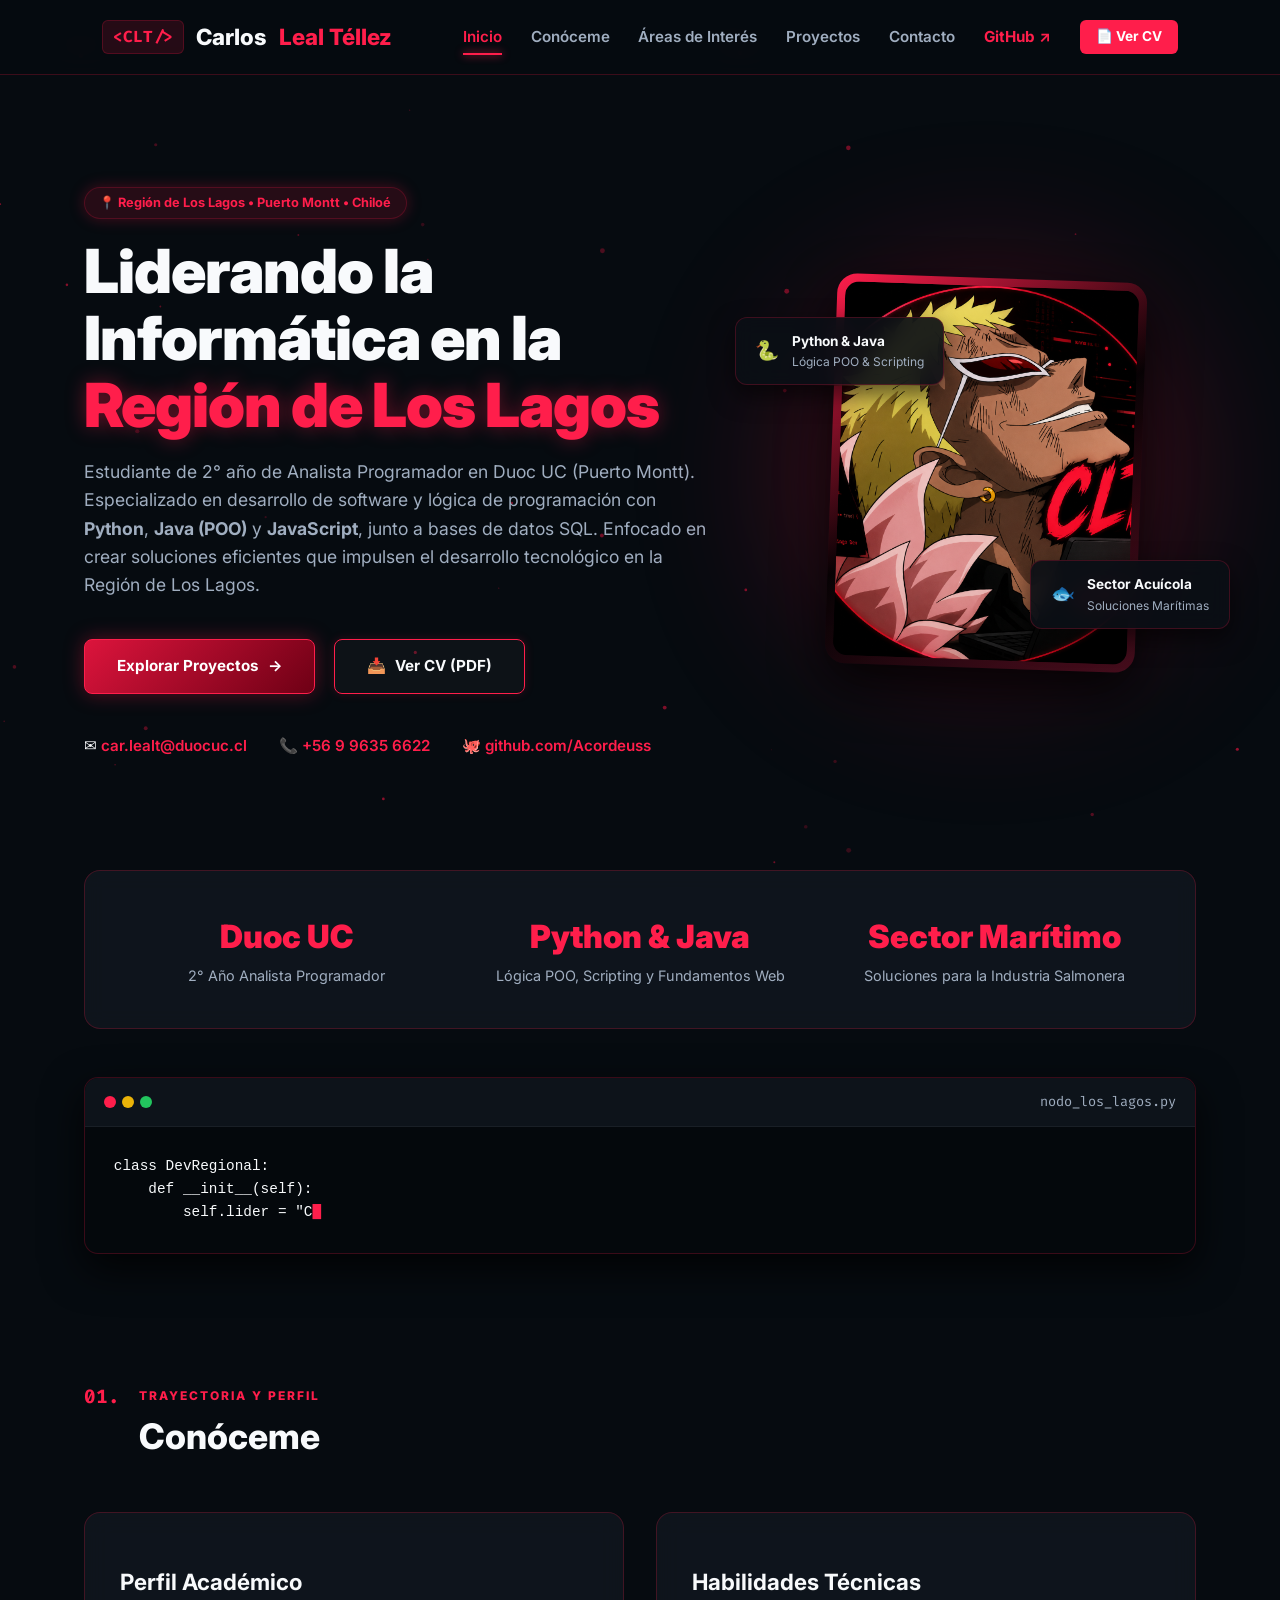
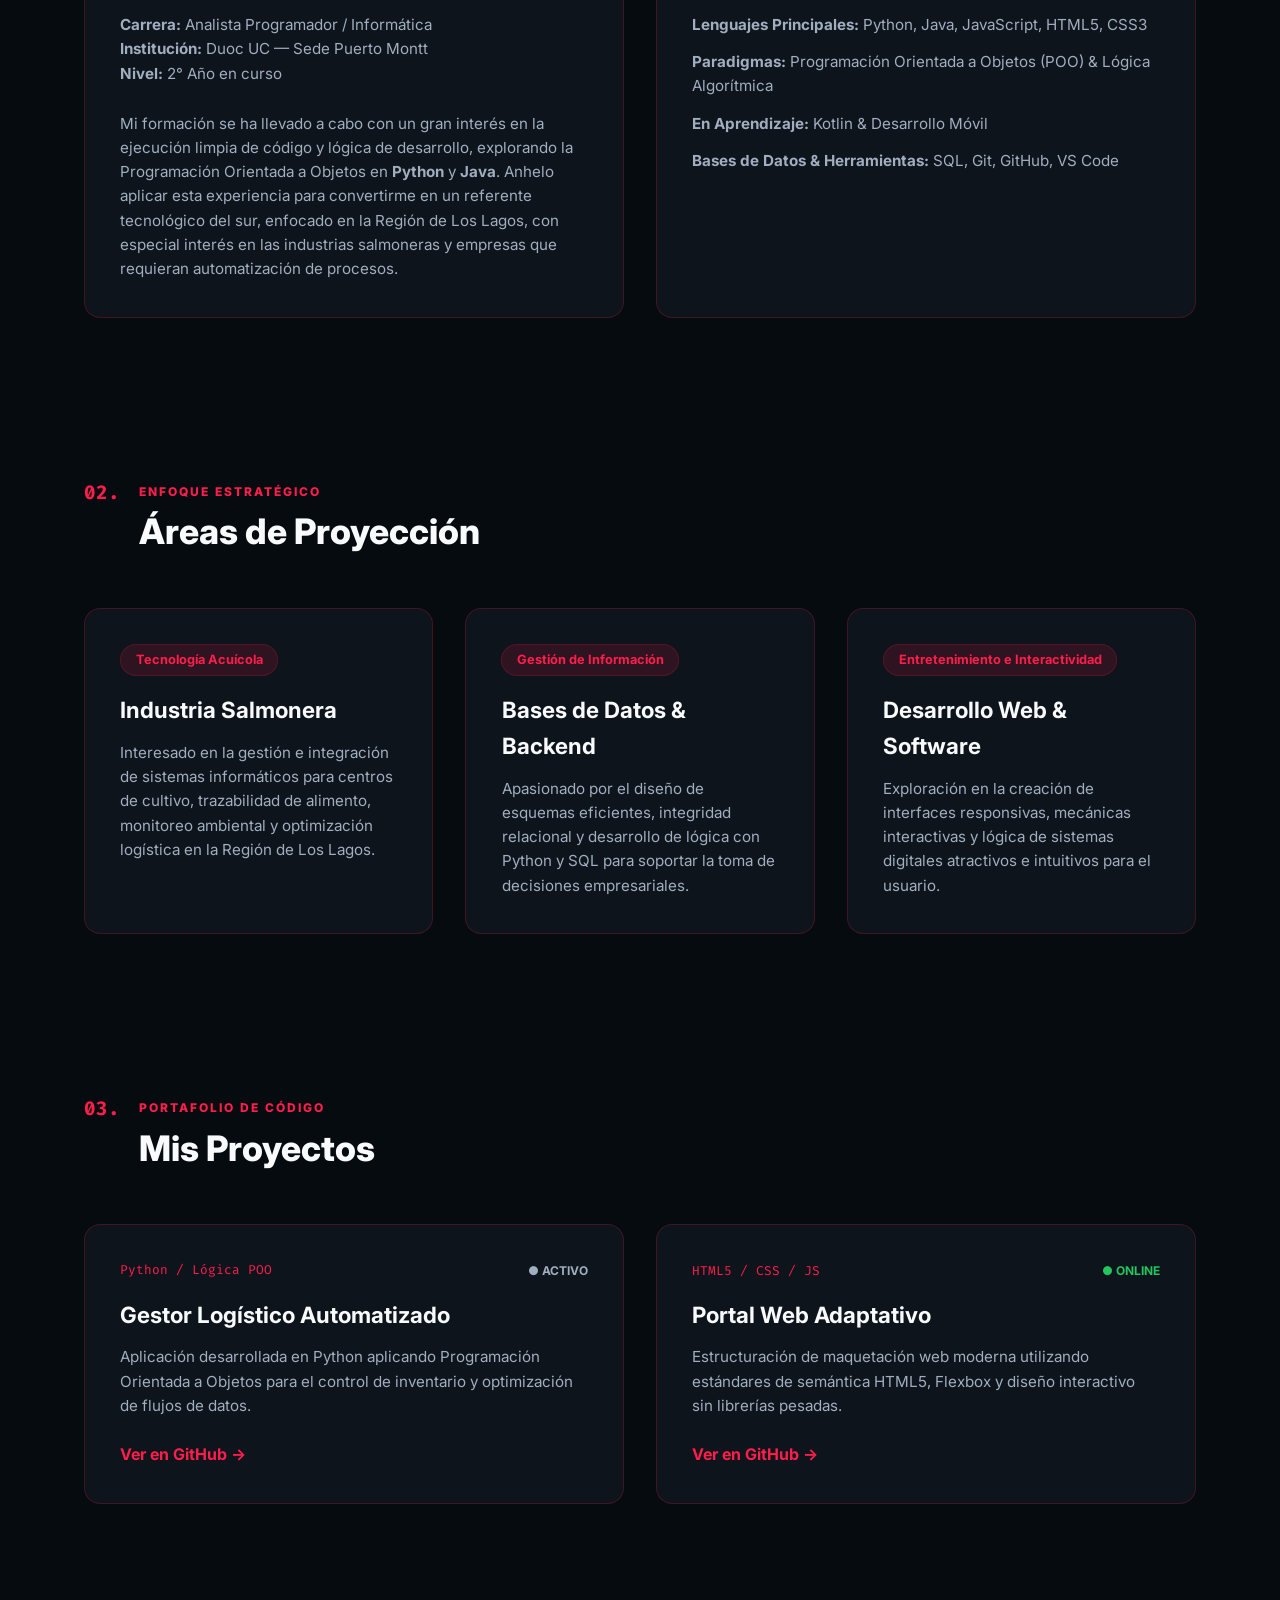
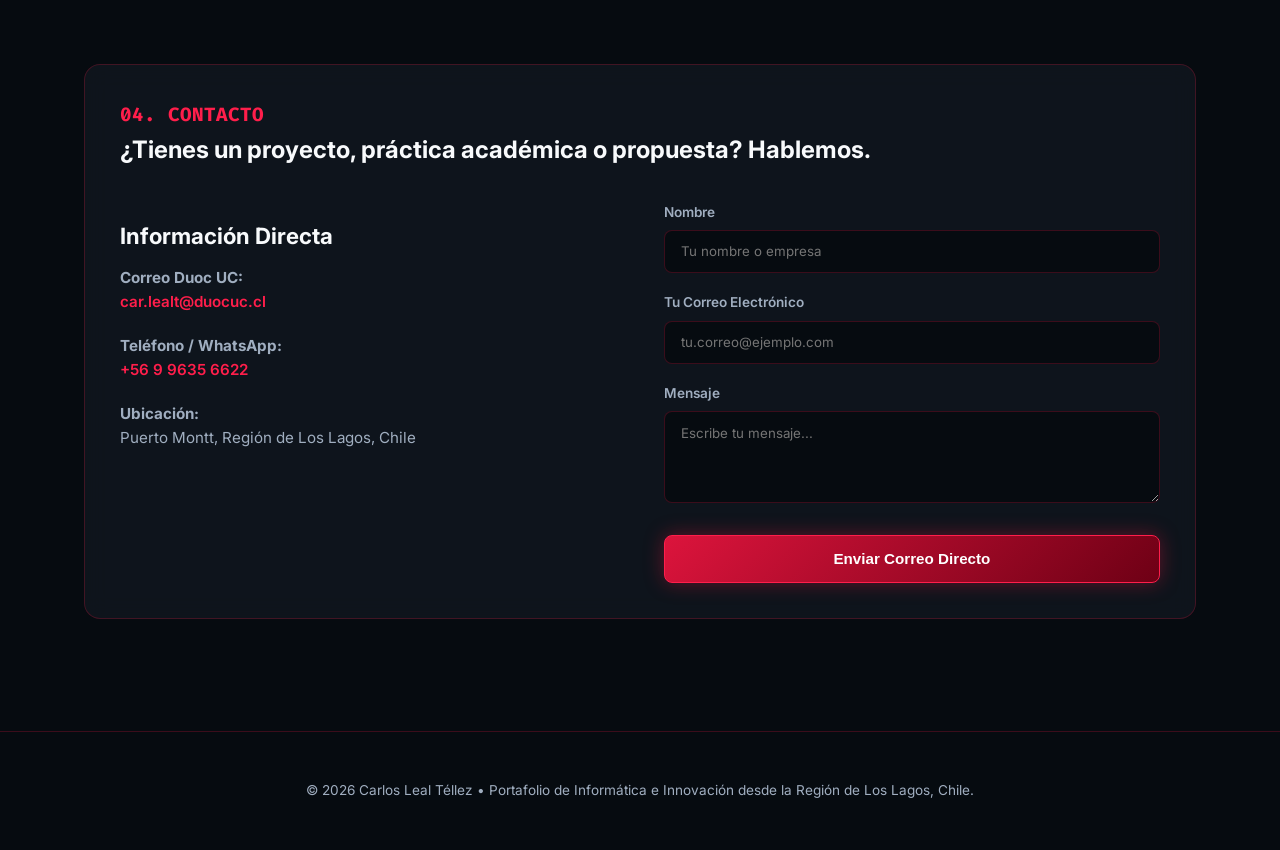
==== index.html @ a5f19b0b "Subiendo mi portafolio web" ====
<!DOCTYPE html>
<html lang="es">
<head>
    <meta charset="UTF-8">
    <meta name="viewport" content="width=device-width, initial-scale=1.0">
    <title>Carlos Leal Téllez | Informática & Desarrollo Regional</title>
    <!-- Fuente moderna Inter + Fira Code para el toque Dev -->
    <link rel="preconnect" href="https://fonts.googleapis.com">
    <link rel="preconnect" href="https://fonts.gstatic.com" crossorigin>
    <link href="https://fonts.googleapis.com/css2?family=Fira+Code:wght@400;600&family=Inter:wght@300;400;600;800;900&display=swap" rel="stylesheet">
    <link rel="stylesheet" href="styles.css">
</head>
<body>

    <!-- Canvas de partículas de fondo para el toque futurista -->
    <canvas id="bg-canvas"></canvas>

    <!-- Header Glassmorphic -->
    <header class="header">
        <a href="#inicio" class="logo">
            <span class="logo-tag">&lt;CLT/&gt;</span>
            Carlos <span>Leal Téllez</span>
        </a>
        <button class="menu-toggle" id="menu-toggle" aria-label="Abrir menú">☰</button>
        
        <nav class="nav" id="nav-menu">
            <a href="#inicio" class="active">Inicio</a>
            <a href="#conoceme">Conóceme</a>
            <a href="#intereses">Áreas de Interés</a>
            <a href="#proyectos">Proyectos</a>
            <a href="#contacto">Contacto</a>
            <a href="https://github.com/Acordeuss" target="_blank" class="nav-github">GitHub ↗</a>
            <a href="assets/CV_Carlos_Leal_Tellez.pdf" target="_blank" class="btn-cv-nav">📄 Ver CV</a>
        </nav>
    </header>

    <main>
        <!-- HERO SECTION -->
        <section class="hero-section" id="inicio">
            <div class="hero-content reveal">
                <div class="badge-tag glow-badge">📍 Región de Los Lagos • Puerto Montt • Chiloé</div>
                <h1 class="hero-title">Liderando la Informática en la <span class="region-highlight">Región de Los Lagos</span></h1>
                <p class="hero-subtitle">
                    Estudiante de 2° año de Analista Programador en Duoc UC (Puerto Montt). Especializado en desarrollo de software y lógica de programación con <strong>Python</strong>, <strong>Java (POO)</strong> y <strong>JavaScript</strong>, junto a bases de datos SQL. Enfocado en crear soluciones eficientes que impulsen el desarrollo tecnológico en la Región de Los Lagos.
                </p>

                <div class="hero-actions">
                    <a href="#proyectos" class="btn btn-primary">Explorar Proyectos <span class="arrow">→</span></a>
                    <a href="assets/CV_Carlos_Leal_Tellez.pdf" target="_blank" class="btn btn-outline btn-cv">
                        <span class="icon">📥</span> Ver CV (PDF)
                    </a>
                </div>

                <div class="quick-contact">
                    <span>✉️ <a href="mailto:car.lealt@duocuc.cl">car.lealt@duocuc.cl</a></span>
                    <span>📞 <a href="tel:+56996356622">+56 9 9635 6622</a></span>
                    <span>🐙 <a href="https://github.com/Acordeuss" target="_blank">github.com/Acordeuss</a></span>
                </div>
            </div>

            <!-- FOTO CON GLOW Y TAGS FLOTANTES -->
            <div class="hero-photo-wrapper reveal">
                <div class="photo-glow"></div>
                <div class="photo-frame">
                    <img src="img/perfil.png.png" alt="Carlos Leal Téllez - CLT">
                </div>
                <div class="floating-card card-python">
                    <span class="card-icon">🐍</span>
                    <div>
                        <strong>Python & Java</strong>
                        <p>Lógica POO & Scripting</p>
                    </div>
                </div>
                <div class="floating-card card-salmon">
                    <span class="card-icon">🐟</span>
                    <div>
                        <strong>Sector Acuícola</strong>
                        <p>Soluciones Marítimas</p>
                    </div>
                </div>
            </div>
        </section>

        <!-- STATS BAR -->
        <section class="stats-bar reveal">
            <div class="stat-item">
                <span class="stat-number">Duoc UC</span>
                <span class="stat-label">2° Año Analista Programador</span>
            </div>
            <div class="stat-item">
                <span class="stat-number">Python & Java</span>
                <span class="stat-label">Lógica POO, Scripting y Fundamentos Web</span>
            </div>
            <div class="stat-item">
                <span class="stat-number">Sector Marítimo</span>
                <span class="stat-label">Soluciones para la Industria Salmonera</span>
            </div>
        </section>

        <!-- TERMINAL CON EFECTO DE TIPEADO DINÁMICO (ÚNICO) -->
        <section class="terminal-container reveal">
            <div class="terminal-card">
                <div class="terminal-header">
                    <div class="dots">
                        <span class="dot red"></span>
                        <span class="dot yellow"></span>
                        <span class="dot green"></span>
                    </div>
                    <span class="terminal-title">nodo_los_lagos.py</span>
                </div>
                <div class="terminal-body">
                    <pre><code id="typewriter-code"></code><span class="cursor">█</span></pre>
                </div>
            </div>
        </section>

        <!-- CONÓCEME / SOBRE MÍ -->
        <section class="seccion" id="conoceme">
            <div class="section-heading-wrapper reveal">
                <span class="section-num">01.</span>
                <div>
                    <span class="mini-title">TRAYECTORIA Y PERFIL</span>
                    <h2 class="section-heading">Conóceme</h2>
                </div>
            </div>

            <div class="grid-container">
                <article class="card glass-card reveal">
                    <h3>Perfil Académico</h3>
                    <p><strong>Carrera:</strong> Analista Programador / Informática</p>
                    <p><strong>Institución:</strong> Duoc UC — Sede Puerto Montt</p>
                    <p><strong>Nivel:</strong> 2° Año en curso</p>
                    <br>
                    <p>Mi formación se ha llevado a cabo con un gran interés en la ejecución limpia de código y lógica de desarrollo, explorando la Programación Orientada a Objetos en <strong>Python</strong> y <strong>Java</strong>. Anhelo aplicar esta experiencia para convertirme en un referente tecnológico del sur, enfocado en la Región de Los Lagos, con especial interés en las industrias salmoneras y empresas que requieran automatización de procesos.</p>
                </article>

                <article class="card glass-card reveal">
                    <h3>Habilidades Técnicas</h3>
                    <ul class="skills-list">
                        <li><strong>Lenguajes Principales:</strong> Python, Java, JavaScript, HTML5, CSS3</li>
                        <li><strong>Paradigmas:</strong> Programación Orientada a Objetos (POO) & Lógica Algorítmica</li>
                        <li><strong>En Aprendizaje:</strong> Kotlin & Desarrollo Móvil</li>
                        <li><strong>Bases de Datos & Herramientas:</strong> SQL, Git, GitHub, VS Code</li>
                    </ul>
                </article>
            </div>
        </section>

        <!-- ÁREAS DE INTERÉS -->
        <section class="seccion" id="intereses">
            <div class="section-heading-wrapper reveal">
                <span class="section-num">02.</span>
                <div>
                    <span class="mini-title">ENFOQUE ESTRATÉGICO</span>
                    <h2 class="section-heading">Áreas de Proyección</h2>
                </div>
            </div>

            <div class="grid-container">
                <article class="card glass-card interactive-card reveal">
                    <span class="badge-tag">Tecnología Acuícola</span>
                    <h3>Industria Salmonera</h3>
                    <p>Interesado en la gestión e integración de sistemas informáticos para centros de cultivo, trazabilidad de alimento, monitoreo ambiental y optimización logística en la Región de Los Lagos.</p>
                </article>

                <article class="card glass-card interactive-card reveal">
                    <span class="badge-tag">Gestión de Información</span>
                    <h3>Bases de Datos & Backend</h3>
                    <p>Apasionado por el diseño de esquemas eficientes, integridad relacional y desarrollo de lógica con Python y SQL para soportar la toma de decisiones empresariales.</p>
                </article>

                <article class="card glass-card interactive-card reveal">
                    <span class="badge-tag">Entretenimiento e Interactividad</span>
                    <h3>Desarrollo Web & Software</h3>
                    <p>Exploración en la creación de interfaces responsivas, mecánicas interactivas y lógica de sistemas digitales atractivos e intuitivos para el usuario.</p>
                </article>
            </div>
        </section>

        <!-- PROYECTOS -->
        <section class="seccion" id="proyectos">
            <div class="section-heading-wrapper reveal">
                <span class="section-num">03.</span>
                <div>
                    <span class="mini-title">PORTAFOLIO DE CÓDIGO</span>
                    <h2 class="section-heading">Mis Proyectos</h2>
                </div>
            </div>

            <div class="grid-container">
                <article class="card glass-card project-card reveal">
                    <div class="card-header-top">
                        <span class="project-tag">Python / Lógica POO</span>
                        <span class="project-status">● ACTIVO</span>
                    </div>
                    <h3>Gestor Logístico Automatizado</h3>
                    <p>Aplicación desarrollada en Python aplicando Programación Orientada a Objetos para el control de inventario y optimización de flujos de datos.</p>
                    <a href="https://github.com/Acordeuss" target="_blank" class="card-link">Ver en GitHub &rarr;</a>
                </article>

                <article class="card glass-card project-card reveal">
                    <div class="card-header-top">
                        <span class="project-tag">HTML5 / CSS / JS</span>
                        <span class="project-status online">● ONLINE</span>
                    </div>
                    <h3>Portal Web Adaptativo</h3>
                    <p>Estructuración de maquetación web moderna utilizando estándares de semántica HTML5, Flexbox y diseño interactivo sin librerías pesadas.</p>
                    <a href="https://github.com/Acordeuss" target="_blank" class="card-link">Ver en GitHub &rarr;</a>
                </article>
            </div>
        </section>

        <!-- CONTACTO -->
        <section class="seccion contacto-section" id="contacto">
            <div class="contact-box glass-card reveal">
                <span class="section-num">04. CONTACTO</span>
                <h2>¿Tienes un proyecto, práctica académica o propuesta? <span>Hablemos.</span></h2>
                
                <div class="contact-grid">
                    <div class="contact-info">
                        <h3>Información Directa</h3>
                        <p><strong>Correo Duoc UC:</strong><br><a href="mailto:car.lealt@duocuc.cl">car.lealt@duocuc.cl</a></p>
                        <p><strong>Teléfono / WhatsApp:</strong><br><a href="tel:+56996356622">+56 9 9635 6622</a></p>
                        <p><strong>Ubicación:</strong><br>Puerto Montt, Región de Los Lagos, Chile</p>
                    </div>

                    <form action="mailto:car.lealt@duocuc.cl" method="POST" enctype="text/plain" class="contact-form">
                        <div class="form-group">
                            <label for="nombre">Nombre</label>
                            <input type="text" id="nombre" name="nombre" placeholder="Tu nombre o empresa" required>
                        </div>
                        <div class="form-group">
                            <label for="correo">Tu Correo Electrónico</label>
                            <input type="email" id="correo" name="correo" placeholder="tu.correo@ejemplo.com" required>
                        </div>
                        <div class="form-group">
                            <label for="mensaje">Mensaje</label>
                            <textarea id="mensaje" name="mensaje" rows="4" placeholder="Escribe tu mensaje..." required></textarea>
                        </div>
                        <button type="submit" class="btn btn-primary btn-block">Enviar Correo Directo</button>
                    </form>
                </div>
            </div>
        </section>
    </main>

    <footer class="footer">
        <p>&copy; 2026 Carlos Leal Téllez • Portafolio de Informática e Innovación desde la Región de Los Lagos, Chile.</p>
    </footer>

    <script src="script.js"></script>
</body>
</html>
---- styles.css ----
/* ==========================================
   CARLOS LEAL TÉLLEZ - CYBER-RED TACTICAL CSS
========================================== */

:root {
    --bg-main: #060b10;
    --bg-card: rgba(18, 24, 33, 0.75);
    --border-color: rgba(220, 20, 60, 0.25);
    
    --carmesi-main: #dc143c;
    --carmesi-bright: #ff1e4b;
    --carmesi-glow: rgba(255, 30, 75, 0.4);
    --carmesi-dark: #6e0015;
    
    --text-main: #f8fafc;
    --text-muted: #a0aec0;
    
    --font-sans: 'Inter', system-ui, -apple-system, sans-serif;
    --font-mono: 'Fira Code', monospace;
    --max-width: 1240px;
}

* {
    margin: 0;
    padding: 0;
    box-sizing: border-box;
}

html {
    scroll-behavior: smooth;
}

body {
    background-color: var(--bg-main);
    color: var(--text-main);
    font-family: var(--font-sans);
    line-height: 1.6;
    overflow-x: hidden;
    position: relative;
}

/* Canvas de Fondo */
#bg-canvas {
    position: fixed;
    top: 0;
    left: 0;
    width: 100%;
    height: 100%;
    z-index: -1;
    pointer-events: none;
}

/* Header Glassmorphism */
.header {
    display: flex;
    justify-content: space-between;
    align-items: center;
    padding: 1.2rem 8%;
    background: rgba(6, 11, 16, 0.85);
    backdrop-filter: blur(16px);
    -webkit-backdrop-filter: blur(16px);
    position: sticky;
    top: 0;
    border-bottom: 1px solid var(--border-color);
    z-index: 1000;
}

.logo {
    display: flex;
    align-items: center;
    gap: 0.8rem;
    text-decoration: none;
    font-weight: 800;
    font-size: 1.4rem;
    color: var(--text-main);
}

.logo-tag {
    font-family: var(--font-mono);
    color: var(--carmesi-bright);
    background: rgba(220, 20, 60, 0.15);
    padding: 0.2rem 0.6rem;
    border-radius: 6px;
    border: 1px solid var(--border-color);
    font-size: 1rem;
}

.logo span { color: var(--carmesi-bright); }

.nav { display: flex; gap: 1.8rem; align-items: center; }
.nav a {
    color: var(--text-muted);
    text-decoration: none;
    font-weight: 600;
    font-size: 0.95rem;
    transition: all 0.3s ease;
    position: relative;
}

.nav a:hover, .nav a.active {
    color: var(--carmesi-bright);
}

.nav a::after {
    content: '';
    position: absolute;
    bottom: -6px;
    left: 0;
    width: 0;
    height: 2px;
    background: var(--carmesi-bright);
    transition: width 0.3s ease;
    box-shadow: 0 0 8px var(--carmesi-bright);
}

.nav a:hover::after, .nav a.active::after { width: 100%; }

/* Estilos de botones GitHub y CV en la Navegación */
.nav-github {
    color: var(--carmesi-bright) !important;
    font-weight: 700 !important;
}

.btn-cv-nav {
    background: var(--carmesi-bright);
    color: #fff !important;
    padding: 0.4rem 1rem;
    border-radius: 6px;
    font-size: 0.85rem !important;
    font-weight: 700 !important;
    transition: all 0.3s ease;
}

.btn-cv-nav::after { display: none !important; }

.btn-cv-nav:hover {
    box-shadow: 0 0 15px var(--carmesi-glow);
    transform: scale(1.05);
}

.menu-toggle { display: none; background: none; border: none; color: #fff; font-size: 1.8rem; cursor: pointer; }

/* Main layout */
main {
    max-width: var(--max-width);
    margin: 0 auto;
    padding: 2rem 5%;
}

/* HERO SECTION */
.hero-section {
    display: grid;
    grid-template-columns: 1.2fr 0.8fr;
    gap: 4rem;
    align-items: center;
    padding: 5rem 0 4rem;
}

.glow-badge {
    box-shadow: 0 0 15px rgba(220, 20, 60, 0.3);
}

.hero-title {
    font-size: clamp(2.5rem, 5vw, 3.8rem);
    font-weight: 900;
    line-height: 1.1;
    margin: 1.2rem 0;
    letter-spacing: -1px;
}

.region-highlight {
    color: var(--carmesi-bright);
    text-shadow: 0 0 20px var(--carmesi-glow);
}

.hero-subtitle {
    color: var(--text-muted);
    font-size: 1.1rem;
    margin-bottom: 2.5rem;
}

.hero-actions { display: flex; gap: 1.2rem; margin-bottom: 2.5rem; }

/* Botones con luces neón */
.btn {
    display: inline-flex;
    align-items: center;
    gap: 0.6rem;
    padding: 0.9rem 2rem;
    border-radius: 8px;
    font-weight: 700;
    text-decoration: none;
    font-size: 0.95rem;
    transition: all 0.3s cubic-bezier(0.4, 0, 0.2, 1);
    cursor: pointer;
}

.btn-primary {
    background: linear-gradient(135deg, var(--carmesi-main), var(--carmesi-dark));
    color: #fff;
    border: 1px solid var(--carmesi-bright);
    box-shadow: 0 0 20px rgba(220, 20, 60, 0.4);
}

.btn-primary:hover {
    transform: translateY(-3px);
    box-shadow: 0 0 30px var(--carmesi-bright);
}

.btn-outline {
    background: rgba(255, 255, 255, 0.03);
    color: var(--text-main);
    border: 1px solid var(--border-color);
}

.btn-outline:hover {
    border-color: var(--carmesi-bright);
    color: var(--carmesi-bright);
    background: rgba(220, 20, 60, 0.1);
}

.btn-cv {
    border-color: var(--carmesi-bright);
    box-shadow: 0 0 10px rgba(220, 20, 60, 0.2);
}

.quick-contact {
    display: flex;
    gap: 2rem;
    font-size: 0.95rem;
    font-weight: 600;
    flex-wrap: wrap;
}
.quick-contact a { color: var(--carmesi-bright); text-decoration: none; }

/* Foto con Aura Neon */
.hero-photo-wrapper {
    position: relative;
    display: flex;
    justify-content: center;
    align-items: center;
}

.photo-glow {
    position: absolute;
    width: 320px;
    height: 320px;
    background: var(--carmesi-main);
    filter: blur(100px);
    opacity: 0.45;
    border-radius: 50%;
    z-index: 1;
}

.photo-frame {
    position: relative;
    z-index: 2;
    width: 310px;
    height: 390px;
    border-radius: 20px;
    padding: 8px;
    background: linear-gradient(145deg, var(--carmesi-bright), rgba(0,0,0,0.8), var(--border-color));
    box-shadow: 0 20px 50px rgba(0,0,0,0.8);
    transform: rotate(2deg);
    transition: all 0.5s ease;
}

.photo-frame:hover {
    transform: rotate(0deg) scale(1.02);
}

.photo-frame img {
    width: 100%;
    height: 100%;
    object-fit: cover;
    border-radius: 14px;
}

.floating-card {
    position: absolute;
    z-index: 3;
    display: flex;
    align-items: center;
    gap: 0.8rem;
    padding: 0.8rem 1.2rem;
    background: rgba(10, 15, 22, 0.9);
    border: 1px solid var(--border-color);
    border-radius: 12px;
    backdrop-filter: blur(10px);
    box-shadow: 0 10px 25px rgba(0,0,0,0.6);
}

.floating-card strong { font-size: 0.85rem; display: block; color: var(--text-main); }
.floating-card p { font-size: 0.75rem; color: var(--text-muted); }
.card-icon { font-family: var(--font-mono); color: var(--carmesi-bright); font-size: 1.2rem; font-weight: bold; }

.card-python { top: 10%; left: -10%; }
.card-salmon { bottom: 10%; right: -8%; }

/* Stats Bar */
.stats-bar {
    display: grid;
    grid-template-columns: repeat(auto-fit, minmax(250px, 1fr));
    gap: 2rem;
    padding: 2.5rem;
    background: var(--bg-card);
    border: 1px solid var(--border-color);
    border-radius: 16px;
    margin: 3rem 0;
    text-align: center;
    backdrop-filter: blur(10px);
}

.stat-number { display: block; font-size: 2rem; font-weight: 900; color: var(--carmesi-bright); }
.stat-label { font-size: 0.9rem; color: var(--text-muted); }

/* Terminal Estilo IDE */
.terminal-card {
    background: #04080c;
    border: 1px solid var(--border-color);
    border-radius: 14px;
    overflow: hidden;
    box-shadow: 0 15px 40px rgba(0,0,0,0.8);
    margin: 3rem 0;
}

.terminal-header {
    background: #0d131a;
    padding: 0.8rem 1.2rem;
    display: flex;
    align-items: center;
    border-bottom: 1px solid rgba(255,255,255,0.05);
}

.dots { display: flex; gap: 6px; }
.dot { width: 12px; height: 12px; border-radius: 50%; }
.dot.red { background: var(--carmesi-bright); }
.dot.yellow { background: #eab308; }
.dot.green { background: #22c55e; }

.terminal-title { margin-left: auto; font-family: var(--font-mono); font-size: 0.85rem; color: var(--text-muted); }

.terminal-body { padding: 1.8rem; font-family: var(--font-mono); font-size: 0.9rem; }
.terminal-body pre { white-space: pre-wrap; color: var(--text-main); }
.cursor { animation: blink 0.8s infinite; color: var(--carmesi-bright); font-weight: bold; }

@keyframes blink { 0%, 100% { opacity: 1; } 50% { opacity: 0; } }

/* Secciones y Tarjetas Cristal */
.seccion { padding: 5rem 0; }

.section-heading-wrapper {
    display: flex;
    align-items: flex-start;
    gap: 1.2rem;
    margin-bottom: 3rem;
}

.section-num {
    font-family: var(--font-mono);
    color: var(--carmesi-bright);
    font-size: 1.2rem;
    font-weight: bold;
}

.mini-title {
    font-size: 0.75rem;
    letter-spacing: 2px;
    color: var(--carmesi-bright);
    font-weight: 800;
}

.section-heading {
    font-size: 2.2rem;
    font-weight: 800;
}

.grid-container {
    display: grid;
    grid-template-columns: repeat(auto-fit, minmax(320px, 1fr));
    gap: 2rem;
}

.glass-card {
    background: var(--bg-card);
    border: 1px solid var(--border-color);
    border-radius: 16px;
    padding: 2.2rem;
    backdrop-filter: blur(12px);
    transition: all 0.4s cubic-bezier(0.175, 0.885, 0.32, 1.275);
}

.glass-card:hover {
    transform: translateY(-8px);
    border-color: var(--carmesi-bright);
    box-shadow: 0 12px 30px rgba(220, 20, 60, 0.25);
}

.glass-card h3 { font-size: 1.4rem; margin: 1rem 0 0.8rem; }
.glass-card p { color: var(--text-muted); font-size: 0.95rem; }

.skills-list { list-style: none; display: flex; flex-direction: column; gap: 0.8rem; }
.skills-list li { color: var(--text-muted); font-size: 0.95rem; }

.badge-tag {
    display: inline-block;
    background: rgba(220, 20, 60, 0.15);
    color: var(--carmesi-bright);
    padding: 0.3rem 0.9rem;
    border-radius: 50px;
    font-size: 0.8rem;
    font-weight: 700;
    border: 1px solid var(--border-color);
}

/* Tarjetas de Proyecto */
.card-header-top { display: flex; justify-content: space-between; align-items: center; }
.project-tag { font-family: var(--font-mono); font-size: 0.8rem; color: var(--carmesi-bright); }
.project-status { font-size: 0.75rem; color: var(--text-muted); font-weight: bold; }
.project-status.online { color: #22c55e; }
.card-link { display: inline-block; margin-top: 1.5rem; color: var(--carmesi-bright); text-decoration: none; font-weight: bold; }

/* Contacto y Formulario */
.contact-grid { display: grid; grid-template-columns: 1fr 1fr; gap: 3rem; margin-top: 2rem; }
.contact-info p { margin-bottom: 1.2rem; }
.contact-info a { color: var(--carmesi-bright); text-decoration: none; font-weight: 600; }

.contact-form { display: flex; flex-direction: column; gap: 1.2rem; }
.form-group { display: flex; flex-direction: column; gap: 0.4rem; text-align: left; }
.form-group label { font-size: 0.85rem; color: var(--text-muted); font-weight: 600; }
.form-group input, .form-group textarea {
    background: rgba(6, 11, 16, 0.8);
    border: 1px solid var(--border-color);
    padding: 0.8rem 1rem;
    border-radius: 8px;
    color: #fff;
    font-family: var(--font-sans);
}
.form-group input:focus, .form-group textarea:focus {
    outline: none;
    border-color: var(--carmesi-bright);
    box-shadow: 0 0 10px rgba(220, 20, 60, 0.3);
}

.btn-block { width: 100%; justify-content: center; margin-top: 0.8rem; }

/* Scroll Animaciones */
.reveal {
    opacity: 0;
    transform: translateY(35px);
    transition: all 0.75s ease-out;
}

.reveal.visible {
    opacity: 1;
    transform: translateY(0);
}

.footer { text-align: center; padding: 3rem; border-top: 1px solid var(--border-color); color: var(--text-muted); font-size: 0.85rem; }

/* Responsive */
@media (max-width: 950px) {
    .hero-section { grid-template-columns: 1fr; text-align: center; }
    .hero-actions, .quick-contact { justify-content: center; }
    .contact-grid { grid-template-columns: 1fr; }
    .nav { display: none; }
    .menu-toggle { display: block; }
    .nav.active {
        display: flex; flex-direction: column; position: absolute;
        top: 100%; left: 0; width: 100%; background: rgba(6, 11, 16, 0.98);
        padding: 2rem; border-bottom: 1px solid var(--border-color);
    }
}
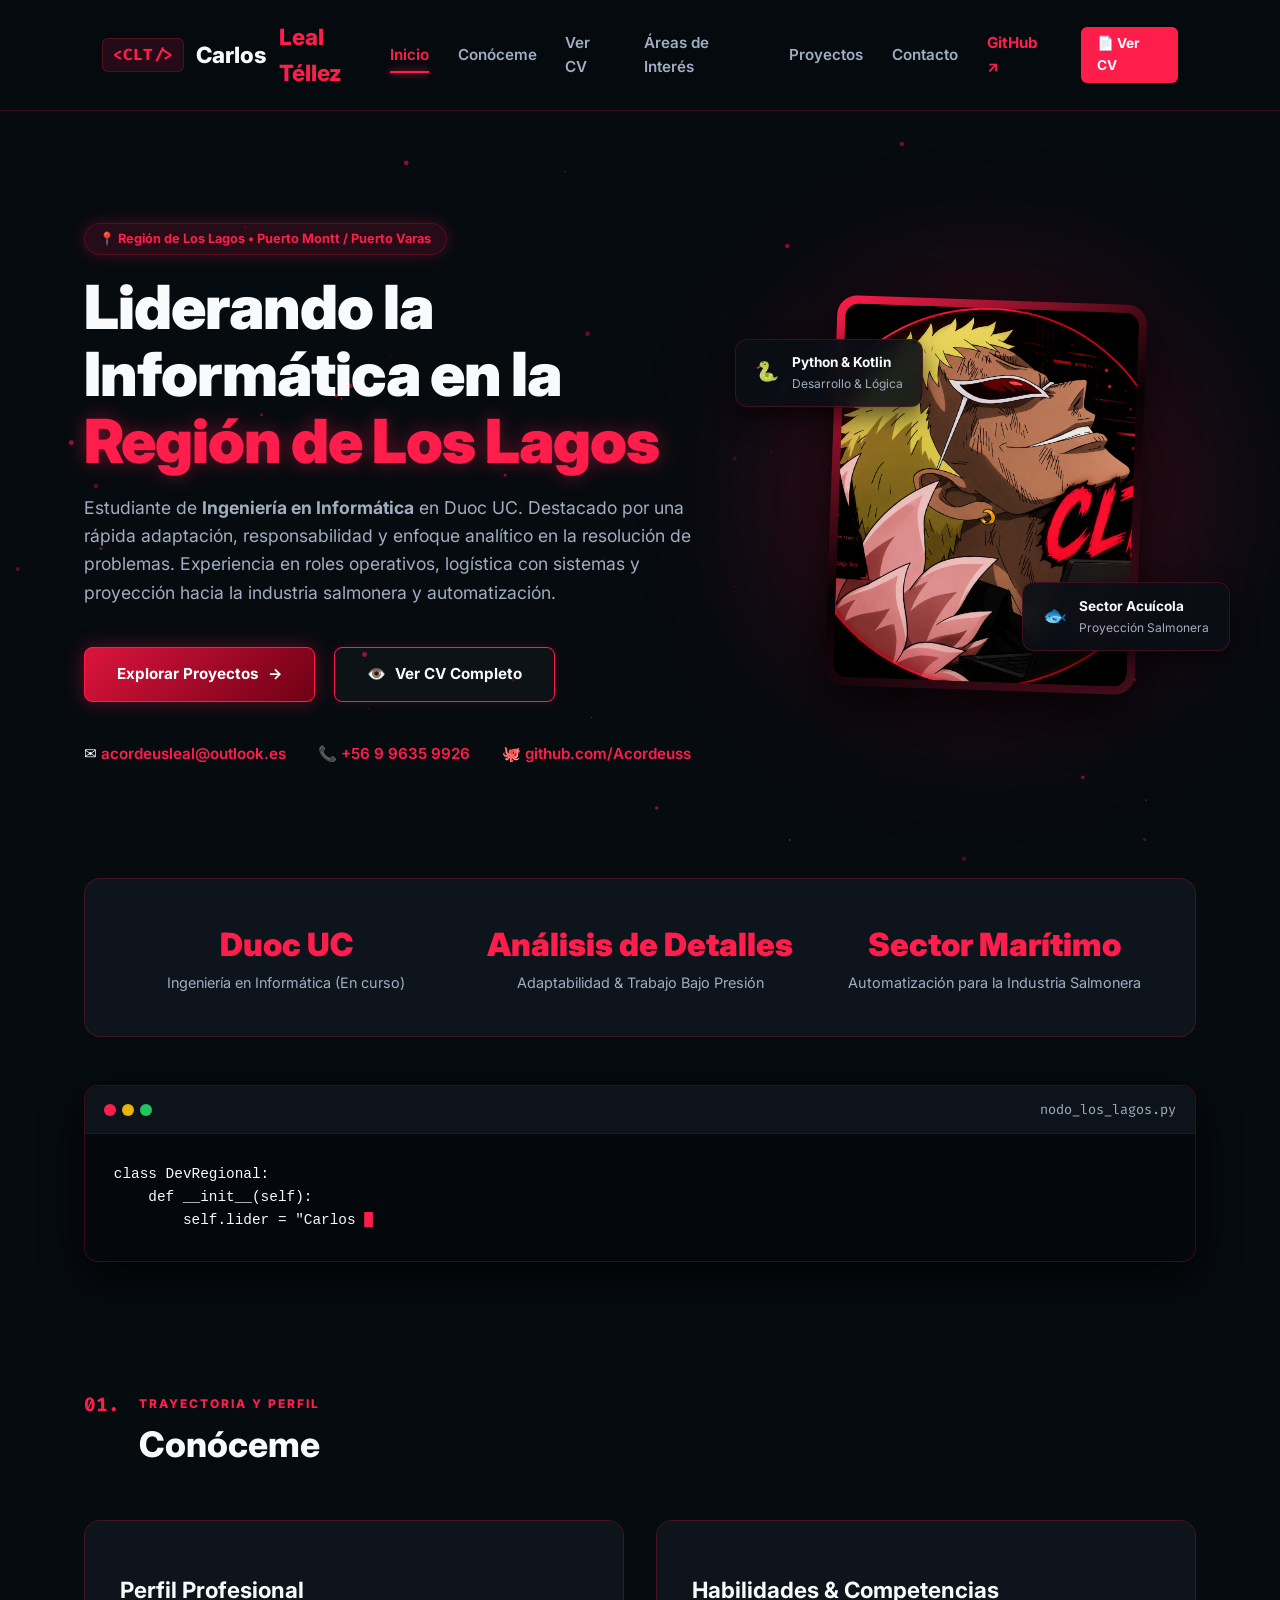
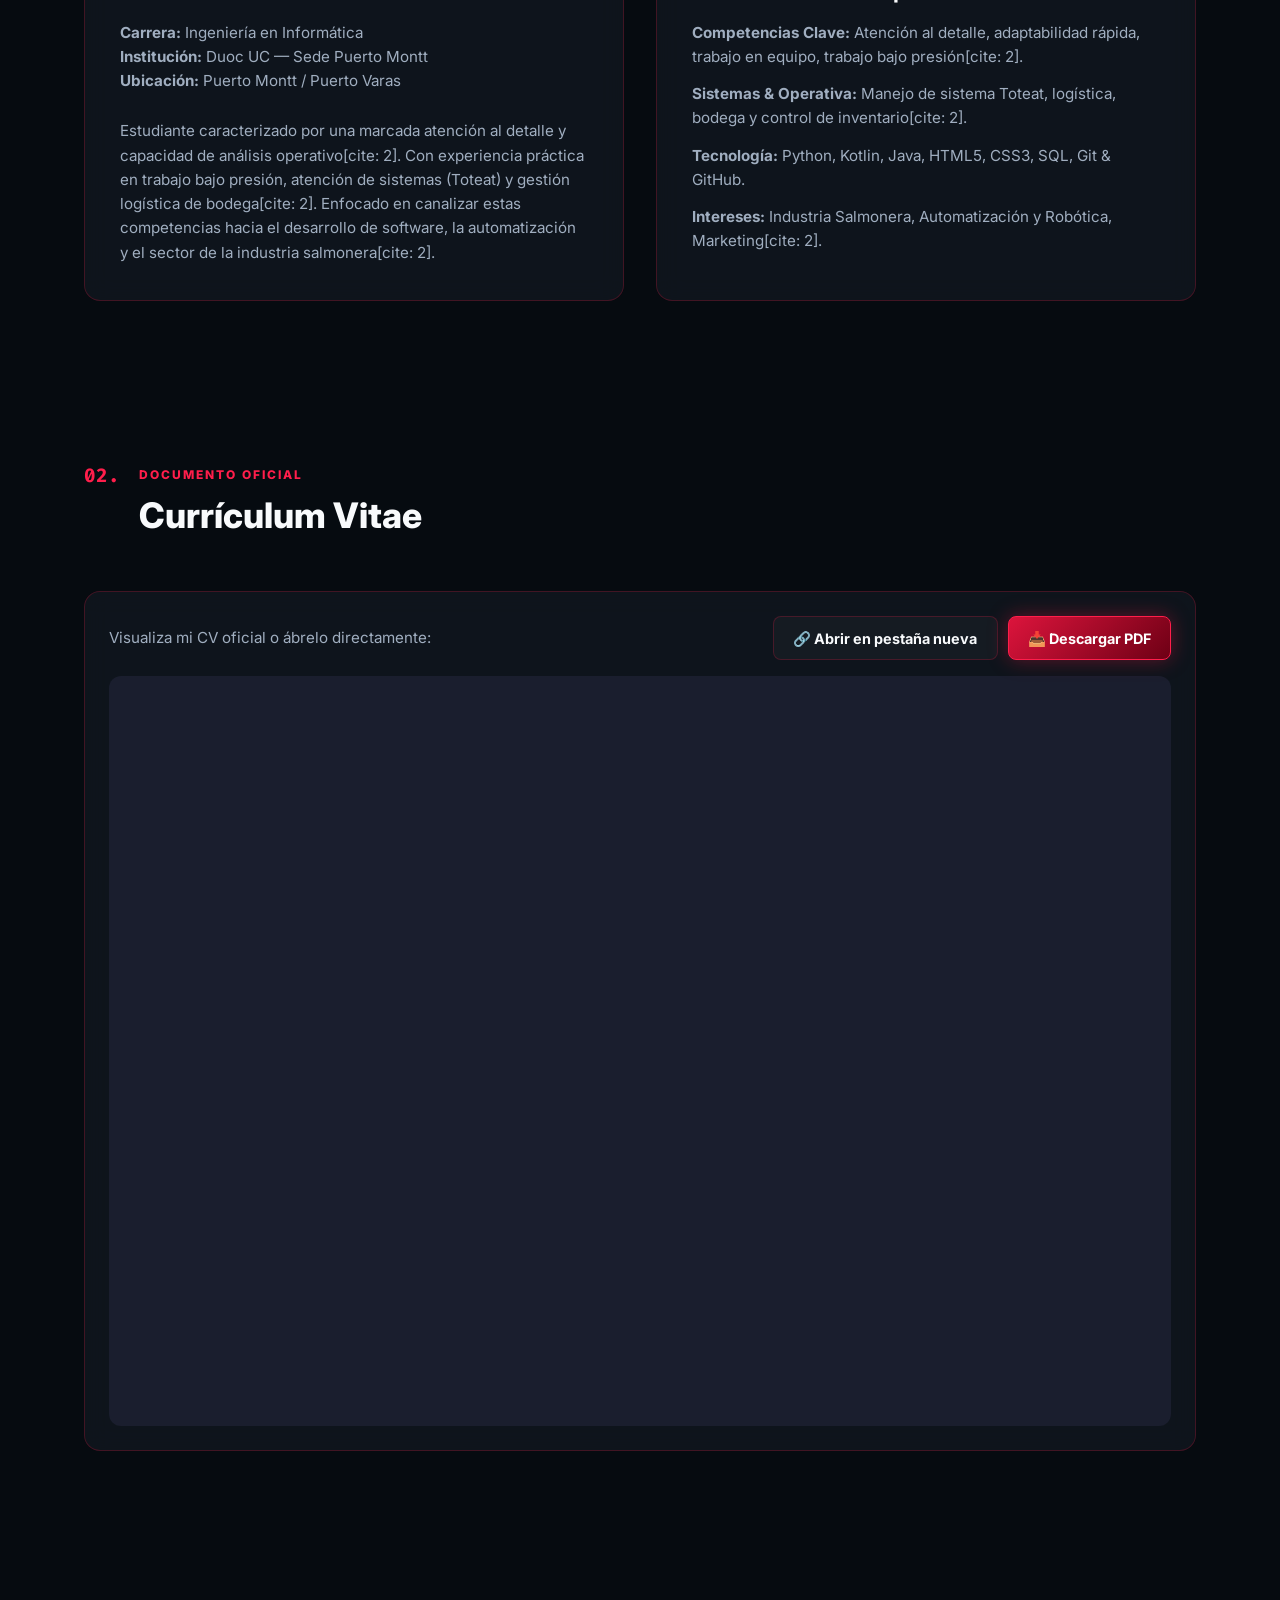
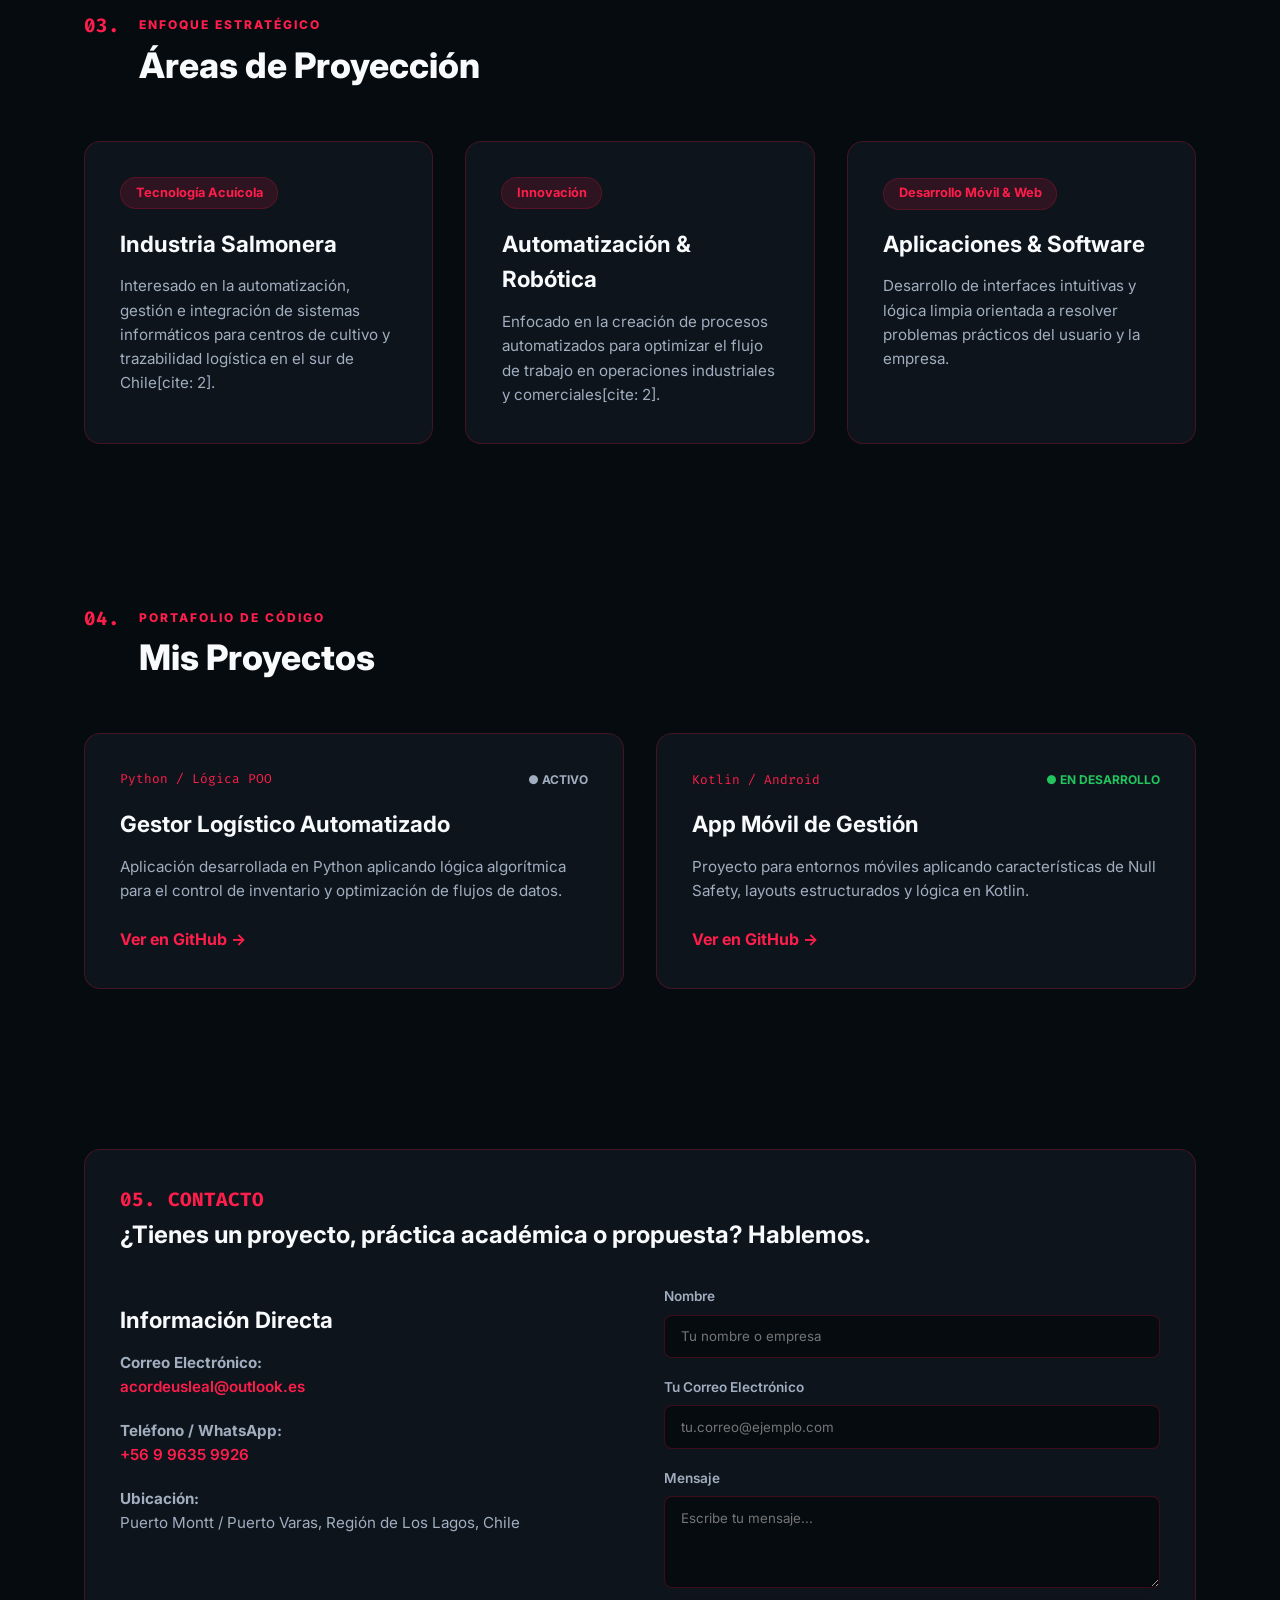
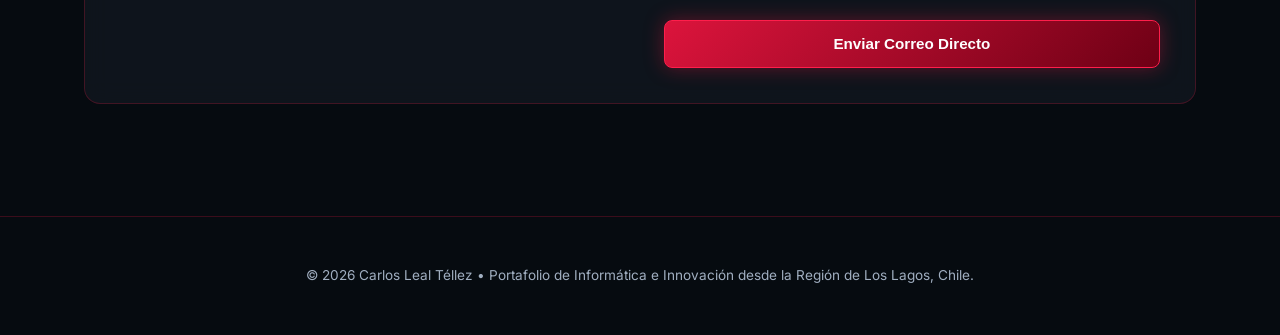
==== commit 09f88c2a: "Actualizacion de rutas del CV a la carpeta assets" ====
--- a/index.html
+++ b/index.html
@@ -4,7 +4,7 @@
     <meta charset="UTF-8">
     <meta name="viewport" content="width=device-width, initial-scale=1.0">
     <title>Carlos Leal Téllez | Informática & Desarrollo Regional</title>
-    <!-- Fuente moderna Inter + Fira Code para el toque Dev -->
+    <!-- Fuente moderna Inter + Fira Code -->
     <link rel="preconnect" href="https://fonts.googleapis.com">
     <link rel="preconnect" href="https://fonts.gstatic.com" crossorigin>
     <link href="https://fonts.googleapis.com/css2?family=Fira+Code:wght@400;600&family=Inter:wght@300;400;600;800;900&display=swap" rel="stylesheet">
@@ -12,7 +12,7 @@
 </head>
 <body>
 
-    <!-- Canvas de partículas de fondo para el toque futurista -->
+    <!-- Canvas de partículas de fondo -->
     <canvas id="bg-canvas"></canvas>
 
     <!-- Header Glassmorphic -->
@@ -26,11 +26,12 @@
         <nav class="nav" id="nav-menu">
             <a href="#inicio" class="active">Inicio</a>
             <a href="#conoceme">Conóceme</a>
+            <a href="#cv-visor">Ver CV</a>
             <a href="#intereses">Áreas de Interés</a>
             <a href="#proyectos">Proyectos</a>
             <a href="#contacto">Contacto</a>
             <a href="https://github.com/Acordeuss" target="_blank" class="nav-github">GitHub ↗</a>
-            <a href="assets/CV_Carlos_Leal_Tellez.pdf" target="_blank" class="btn-cv-nav">📄 Ver CV</a>
+            <a href="assets/CarlosLealT-CV.pdf" target="_blank" class="btn-cv-nav">📄 Ver CV</a>
         </nav>
     </header>
 
@@ -38,44 +39,44 @@
         <!-- HERO SECTION -->
         <section class="hero-section" id="inicio">
             <div class="hero-content reveal">
-                <div class="badge-tag glow-badge">📍 Región de Los Lagos • Puerto Montt • Chiloé</div>
+                <div class="badge-tag glow-badge">📍 Región de Los Lagos • Puerto Montt / Puerto Varas</div>
                 <h1 class="hero-title">Liderando la Informática en la <span class="region-highlight">Región de Los Lagos</span></h1>
                 <p class="hero-subtitle">
-                    Estudiante de 2° año de Analista Programador en Duoc UC (Puerto Montt). Especializado en desarrollo de software y lógica de programación con <strong>Python</strong>, <strong>Java (POO)</strong> y <strong>JavaScript</strong>, junto a bases de datos SQL. Enfocado en crear soluciones eficientes que impulsen el desarrollo tecnológico en la Región de Los Lagos.
+                    Estudiante de <strong>Ingeniería en Informática</strong> en Duoc UC. Destacado por una rápida adaptación, responsabilidad y enfoque analítico en la resolución de problemas. Experiencia en roles operativos, logística con sistemas y proyección hacia la industria salmonera y automatización.
                 </p>
 
                 <div class="hero-actions">
                     <a href="#proyectos" class="btn btn-primary">Explorar Proyectos <span class="arrow">→</span></a>
-                    <a href="assets/CV_Carlos_Leal_Tellez.pdf" target="_blank" class="btn btn-outline btn-cv">
-                        <span class="icon">📥</span> Ver CV (PDF)
+                    <a href="#cv-visor" class="btn btn-outline btn-cv">
+                        <span class="icon">👁️</span> Ver CV Completo
                     </a>
                 </div>
 
                 <div class="quick-contact">
-                    <span>✉️ <a href="mailto:car.lealt@duocuc.cl">car.lealt@duocuc.cl</a></span>
-                    <span>📞 <a href="tel:+56996356622">+56 9 9635 6622</a></span>
+                    <span>✉️ <a href="mailto:acordeusleal@outlook.es">acordeusleal@outlook.es</a></span>
+                    <span>📞 <a href="tel:+56996359926">+56 9 9635 9926</a></span>
                     <span>🐙 <a href="https://github.com/Acordeuss" target="_blank">github.com/Acordeuss</a></span>
                 </div>
             </div>
 
-            <!-- FOTO CON GLOW Y TAGS FLOTANTES -->
+            <!-- FOTO CON GLOW -->
             <div class="hero-photo-wrapper reveal">
                 <div class="photo-glow"></div>
                 <div class="photo-frame">
-                    <img src="img/perfil.png.png" alt="Carlos Leal Téllez - CLT">
+                    <img src="img/perfil.png.png" alt="Carlos Leal Téllez - CLT" style="width: 100%; height: 100%; object-fit: cover;">
                 </div>
                 <div class="floating-card card-python">
                     <span class="card-icon">🐍</span>
                     <div>
-                        <strong>Python & Java</strong>
-                        <p>Lógica POO & Scripting</p>
+                        <strong>Python & Kotlin</strong>
+                        <p>Desarrollo & Lógica</p>
                     </div>
                 </div>
                 <div class="floating-card card-salmon">
                     <span class="card-icon">🐟</span>
                     <div>
                         <strong>Sector Acuícola</strong>
-                        <p>Soluciones Marítimas</p>
+                        <p>Proyección Salmonera</p>
                     </div>
                 </div>
             </div>
@@ -85,19 +86,19 @@
         <section class="stats-bar reveal">
             <div class="stat-item">
                 <span class="stat-number">Duoc UC</span>
-                <span class="stat-label">2° Año Analista Programador</span>
+                <span class="stat-label">Ingeniería en Informática (En curso)</span>
             </div>
             <div class="stat-item">
-                <span class="stat-number">Python & Java</span>
-                <span class="stat-label">Lógica POO, Scripting y Fundamentos Web</span>
+                <span class="stat-number">Análisis de Detalles</span>
+                <span class="stat-label">Adaptabilidad & Trabajo Bajo Presión</span>
             </div>
             <div class="stat-item">
                 <span class="stat-number">Sector Marítimo</span>
-                <span class="stat-label">Soluciones para la Industria Salmonera</span>
-            </div>
-        </section>
-
-        <!-- TERMINAL CON EFECTO DE TIPEADO DINÁMICO (ÚNICO) -->
+                <span class="stat-label">Automatización para la Industria Salmonera</span>
+            </div>
+        </section>
+
+        <!-- TERMINAL -->
         <section class="terminal-container reveal">
             <div class="terminal-card">
                 <div class="terminal-header">
@@ -126,30 +127,63 @@
 
             <div class="grid-container">
                 <article class="card glass-card reveal">
-                    <h3>Perfil Académico</h3>
-                    <p><strong>Carrera:</strong> Analista Programador / Informática</p>
+                    <h3>Perfil Profesional</h3>
+                    <p><strong>Carrera:</strong> Ingeniería en Informática</p>
                     <p><strong>Institución:</strong> Duoc UC — Sede Puerto Montt</p>
-                    <p><strong>Nivel:</strong> 2° Año en curso</p>
+                    <p><strong>Ubicación:</strong> Puerto Montt / Puerto Varas</p>
                     <br>
-                    <p>Mi formación se ha llevado a cabo con un gran interés en la ejecución limpia de código y lógica de desarrollo, explorando la Programación Orientada a Objetos en <strong>Python</strong> y <strong>Java</strong>. Anhelo aplicar esta experiencia para convertirme en un referente tecnológico del sur, enfocado en la Región de Los Lagos, con especial interés en las industrias salmoneras y empresas que requieran automatización de procesos.</p>
+                    <p>Estudiante caracterizado por una marcada atención al detalle y capacidad de análisis operativo[cite: 2]. Con experiencia práctica en trabajo bajo presión, atención de sistemas (Toteat) y gestión logística de bodega[cite: 2]. Enfocado en canalizar estas competencias hacia el desarrollo de software, la automatización y el sector de la industria salmonera[cite: 2].</p>
                 </article>
 
                 <article class="card glass-card reveal">
-                    <h3>Habilidades Técnicas</h3>
+                    <h3>Habilidades & Competencias</h3>
                     <ul class="skills-list">
-                        <li><strong>Lenguajes Principales:</strong> Python, Java, JavaScript, HTML5, CSS3</li>
-                        <li><strong>Paradigmas:</strong> Programación Orientada a Objetos (POO) & Lógica Algorítmica</li>
-                        <li><strong>En Aprendizaje:</strong> Kotlin & Desarrollo Móvil</li>
-                        <li><strong>Bases de Datos & Herramientas:</strong> SQL, Git, GitHub, VS Code</li>
+                        <li><strong>Competencias Clave:</strong> Atención al detalle, adaptabilidad rápida, trabajo en equipo, trabajo bajo presión[cite: 2].</li>
+                        <li><strong>Sistemas & Operativa:</strong> Manejo de sistema Toteat, logística, bodega y control de inventario[cite: 2].</li>
+                        <li><strong>Tecnología:</strong> Python, Kotlin, Java, HTML5, CSS3, SQL, Git & GitHub.</li>
+                        <li><strong>Intereses:</strong> Industria Salmonera, Automatización y Robótica, Marketing[cite: 2].</li>
                     </ul>
                 </article>
+            </div>
+        </section>
+
+        <!-- VISOR DE CURRÍCULUM VITAE -->
+        <section class="seccion" id="cv-visor">
+            <div class="section-heading-wrapper reveal">
+                <span class="section-num">02.</span>
+                <div>
+                    <span class="mini-title">DOCUMENTO OFICIAL</span>
+                    <h2 class="section-heading">Currículum Vitae</h2>
+                </div>
+            </div>
+
+            <div class="glass-card reveal" style="padding: 1.5rem; border-radius: 16px;">
+                <div style="display: flex; justify-content: space-between; align-items: center; margin-bottom: 1rem; flex-wrap: wrap; gap: 1rem;">
+                    <p style="margin: 0; color: #a0aec0;">Visualiza mi CV oficial o ábrelo directamente:</p>
+                    <div style="display: flex; gap: 10px; flex-wrap: wrap;">
+                        <a href="assets/CarlosLealT-CV.pdf" target="_blank" class="btn btn-outline" style="padding: 0.6rem 1.2rem; font-size: 0.9rem;">
+                            🔗 Abrir en pestaña nueva
+                        </a>
+                        <a href="assets/CarlosLealT-CV.pdf" download class="btn btn-primary" style="padding: 0.6rem 1.2rem; font-size: 0.9rem;">
+                            📥 Descargar PDF
+                        </a>
+                    </div>
+                </div>
+                
+                <!-- Visor iframe apuntando a la carpeta assets -->
+                <div style="width: 100%; height: 750px; border-radius: 12px; overflow: hidden; background: #1a1e2e;">
+                    <iframe src="assets/CarlosLealT-CV.pdf" width="100%" height="100%" style="border: none;" title="Vista previa del CV">
+                        Tu navegador no permite la visualización directa de PDFs. 
+                        <a href="assets/CarlosLealT-CV.pdf" target="_blank" style="color: #00f2fe; text-decoration: underline;">Haz clic aquí para abrirlo</a>.
+                    </iframe>
+                </div>
             </div>
         </section>
 
         <!-- ÁREAS DE INTERÉS -->
         <section class="seccion" id="intereses">
             <div class="section-heading-wrapper reveal">
-                <span class="section-num">02.</span>
+                <span class="section-num">03.</span>
                 <div>
                     <span class="mini-title">ENFOQUE ESTRATÉGICO</span>
                     <h2 class="section-heading">Áreas de Proyección</h2>
@@ -160,19 +194,19 @@
                 <article class="card glass-card interactive-card reveal">
                     <span class="badge-tag">Tecnología Acuícola</span>
                     <h3>Industria Salmonera</h3>
-                    <p>Interesado en la gestión e integración de sistemas informáticos para centros de cultivo, trazabilidad de alimento, monitoreo ambiental y optimización logística en la Región de Los Lagos.</p>
+                    <p>Interesado en la automatización, gestión e integración de sistemas informáticos para centros de cultivo y trazabilidad logística en el sur de Chile[cite: 2].</p>
                 </article>
 
                 <article class="card glass-card interactive-card reveal">
-                    <span class="badge-tag">Gestión de Información</span>
-                    <h3>Bases de Datos & Backend</h3>
-                    <p>Apasionado por el diseño de esquemas eficientes, integridad relacional y desarrollo de lógica con Python y SQL para soportar la toma de decisiones empresariales.</p>
+                    <span class="badge-tag">Innovación</span>
+                    <h3>Automatización & Robótica</h3>
+                    <p>Enfocado en la creación de procesos automatizados para optimizar el flujo de trabajo en operaciones industriales y comerciales[cite: 2].</p>
                 </article>
 
                 <article class="card glass-card interactive-card reveal">
-                    <span class="badge-tag">Entretenimiento e Interactividad</span>
-                    <h3>Desarrollo Web & Software</h3>
-                    <p>Exploración en la creación de interfaces responsivas, mecánicas interactivas y lógica de sistemas digitales atractivos e intuitivos para el usuario.</p>
+                    <span class="badge-tag">Desarrollo Móvil & Web</span>
+                    <h3>Aplicaciones & Software</h3>
+                    <p>Desarrollo de interfaces intuitivas y lógica limpia orientada a resolver problemas prácticos del usuario y la empresa.</p>
                 </article>
             </div>
         </section>
@@ -180,7 +214,7 @@
         <!-- PROYECTOS -->
         <section class="seccion" id="proyectos">
             <div class="section-heading-wrapper reveal">
-                <span class="section-num">03.</span>
+                <span class="section-num">04.</span>
                 <div>
                     <span class="mini-title">PORTAFOLIO DE CÓDIGO</span>
                     <h2 class="section-heading">Mis Proyectos</h2>
@@ -194,17 +228,17 @@
                         <span class="project-status">● ACTIVO</span>
                     </div>
                     <h3>Gestor Logístico Automatizado</h3>
-                    <p>Aplicación desarrollada en Python aplicando Programación Orientada a Objetos para el control de inventario y optimización de flujos de datos.</p>
+                    <p>Aplicación desarrollada en Python aplicando lógica algorítmica para el control de inventario y optimización de flujos de datos.</p>
                     <a href="https://github.com/Acordeuss" target="_blank" class="card-link">Ver en GitHub &rarr;</a>
                 </article>
 
                 <article class="card glass-card project-card reveal">
                     <div class="card-header-top">
-                        <span class="project-tag">HTML5 / CSS / JS</span>
-                        <span class="project-status online">● ONLINE</span>
-                    </div>
-                    <h3>Portal Web Adaptativo</h3>
-                    <p>Estructuración de maquetación web moderna utilizando estándares de semántica HTML5, Flexbox y diseño interactivo sin librerías pesadas.</p>
+                        <span class="project-tag">Kotlin / Android</span>
+                        <span class="project-status online">● EN DESARROLLO</span>
+                    </div>
+                    <h3>App Móvil de Gestión</h3>
+                    <p>Proyecto para entornos móviles aplicando características de Null Safety, layouts estructurados y lógica en Kotlin.</p>
                     <a href="https://github.com/Acordeuss" target="_blank" class="card-link">Ver en GitHub &rarr;</a>
                 </article>
             </div>
@@ -213,18 +247,18 @@
         <!-- CONTACTO -->
         <section class="seccion contacto-section" id="contacto">
             <div class="contact-box glass-card reveal">
-                <span class="section-num">04. CONTACTO</span>
+                <span class="section-num">05. CONTACTO</span>
                 <h2>¿Tienes un proyecto, práctica académica o propuesta? <span>Hablemos.</span></h2>
                 
                 <div class="contact-grid">
                     <div class="contact-info">
                         <h3>Información Directa</h3>
-                        <p><strong>Correo Duoc UC:</strong><br><a href="mailto:car.lealt@duocuc.cl">car.lealt@duocuc.cl</a></p>
-                        <p><strong>Teléfono / WhatsApp:</strong><br><a href="tel:+56996356622">+56 9 9635 6622</a></p>
-                        <p><strong>Ubicación:</strong><br>Puerto Montt, Región de Los Lagos, Chile</p>
-                    </div>
-
-                    <form action="mailto:car.lealt@duocuc.cl" method="POST" enctype="text/plain" class="contact-form">
+                        <p><strong>Correo Electrónico:</strong><br><a href="mailto:acordeusleal@outlook.es">acordeusleal@outlook.es</a></p>
+                        <p><strong>Teléfono / WhatsApp:</strong><br><a href="tel:+56996359926">+56 9 9635 9926</a></p>
+                        <p><strong>Ubicación:</strong><br>Puerto Montt / Puerto Varas, Región de Los Lagos, Chile</p>
+                    </div>
+
+                    <form action="mailto:acordeusleal@outlook.es" method="POST" enctype="text/plain" class="contact-form">
                         <div class="form-group">
                             <label for="nombre">Nombre</label>
                             <input type="text" id="nombre" name="nombre" placeholder="Tu nombre o empresa" required>
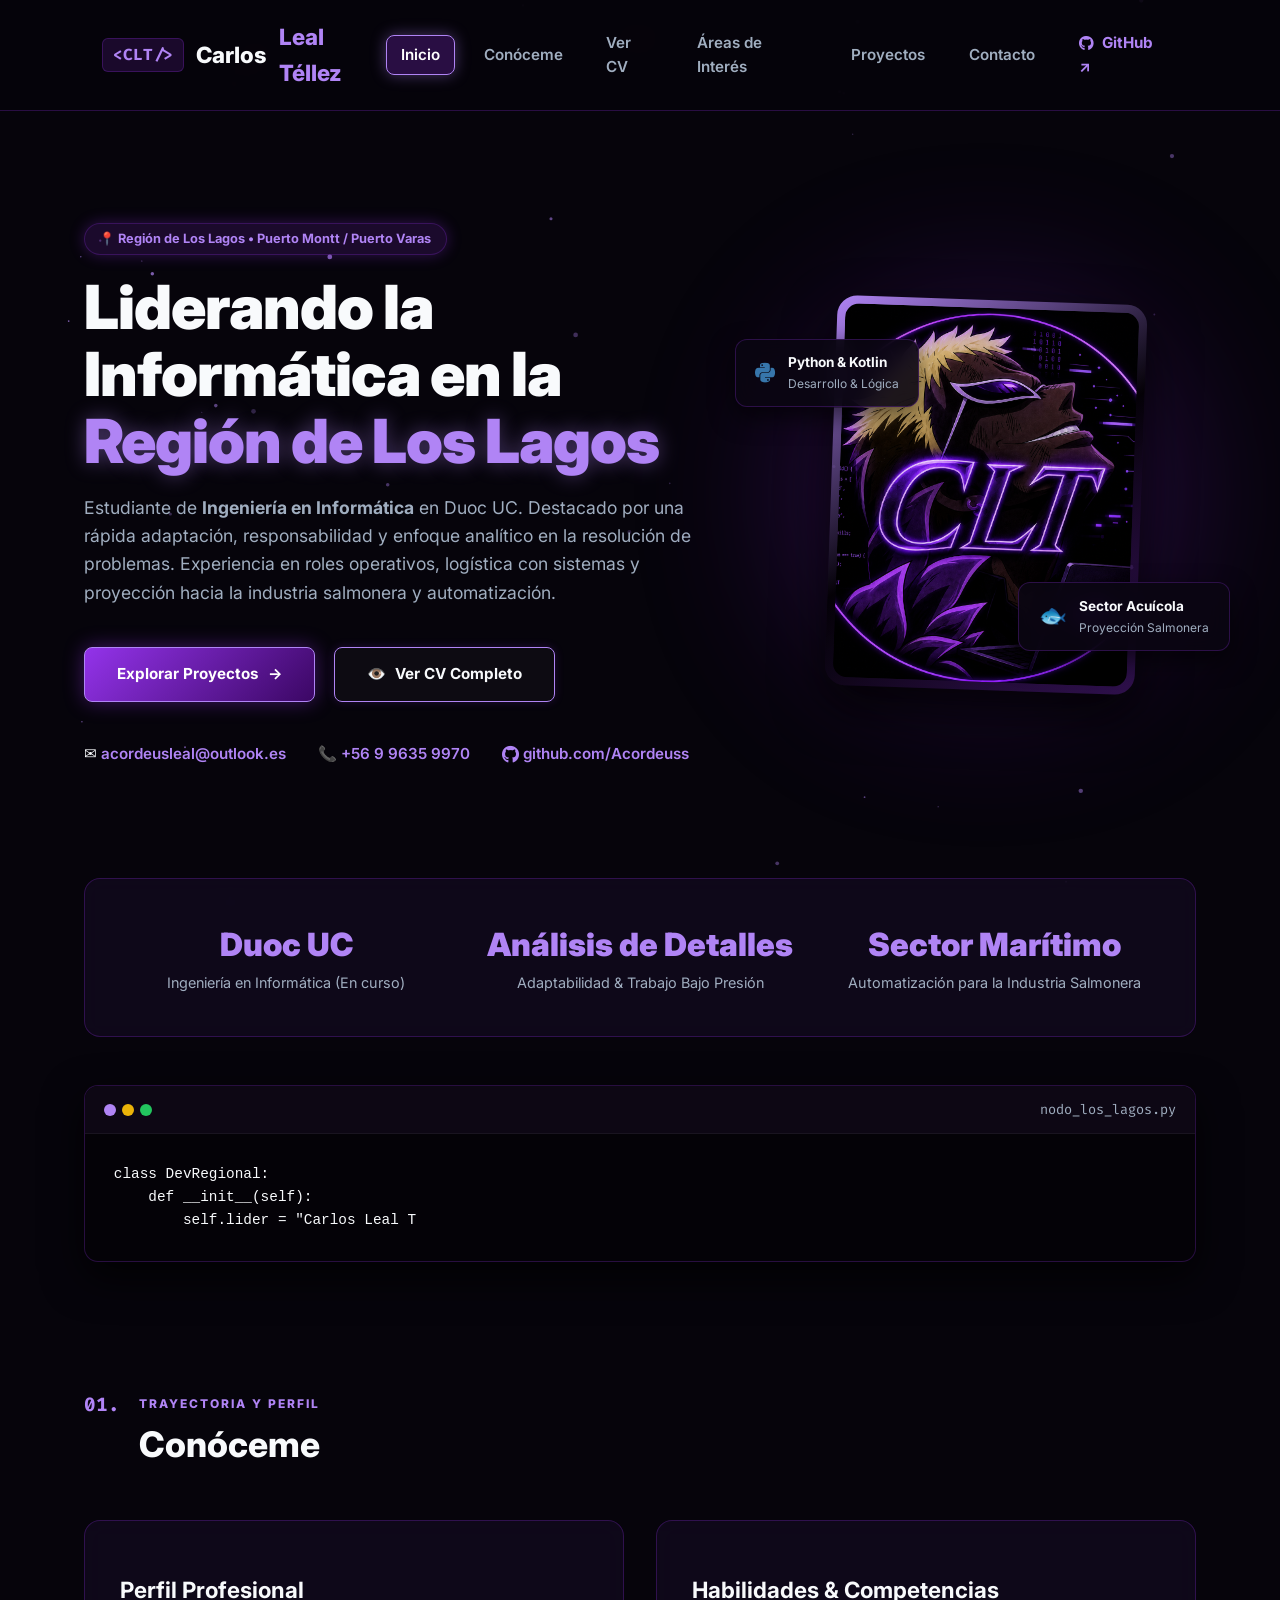
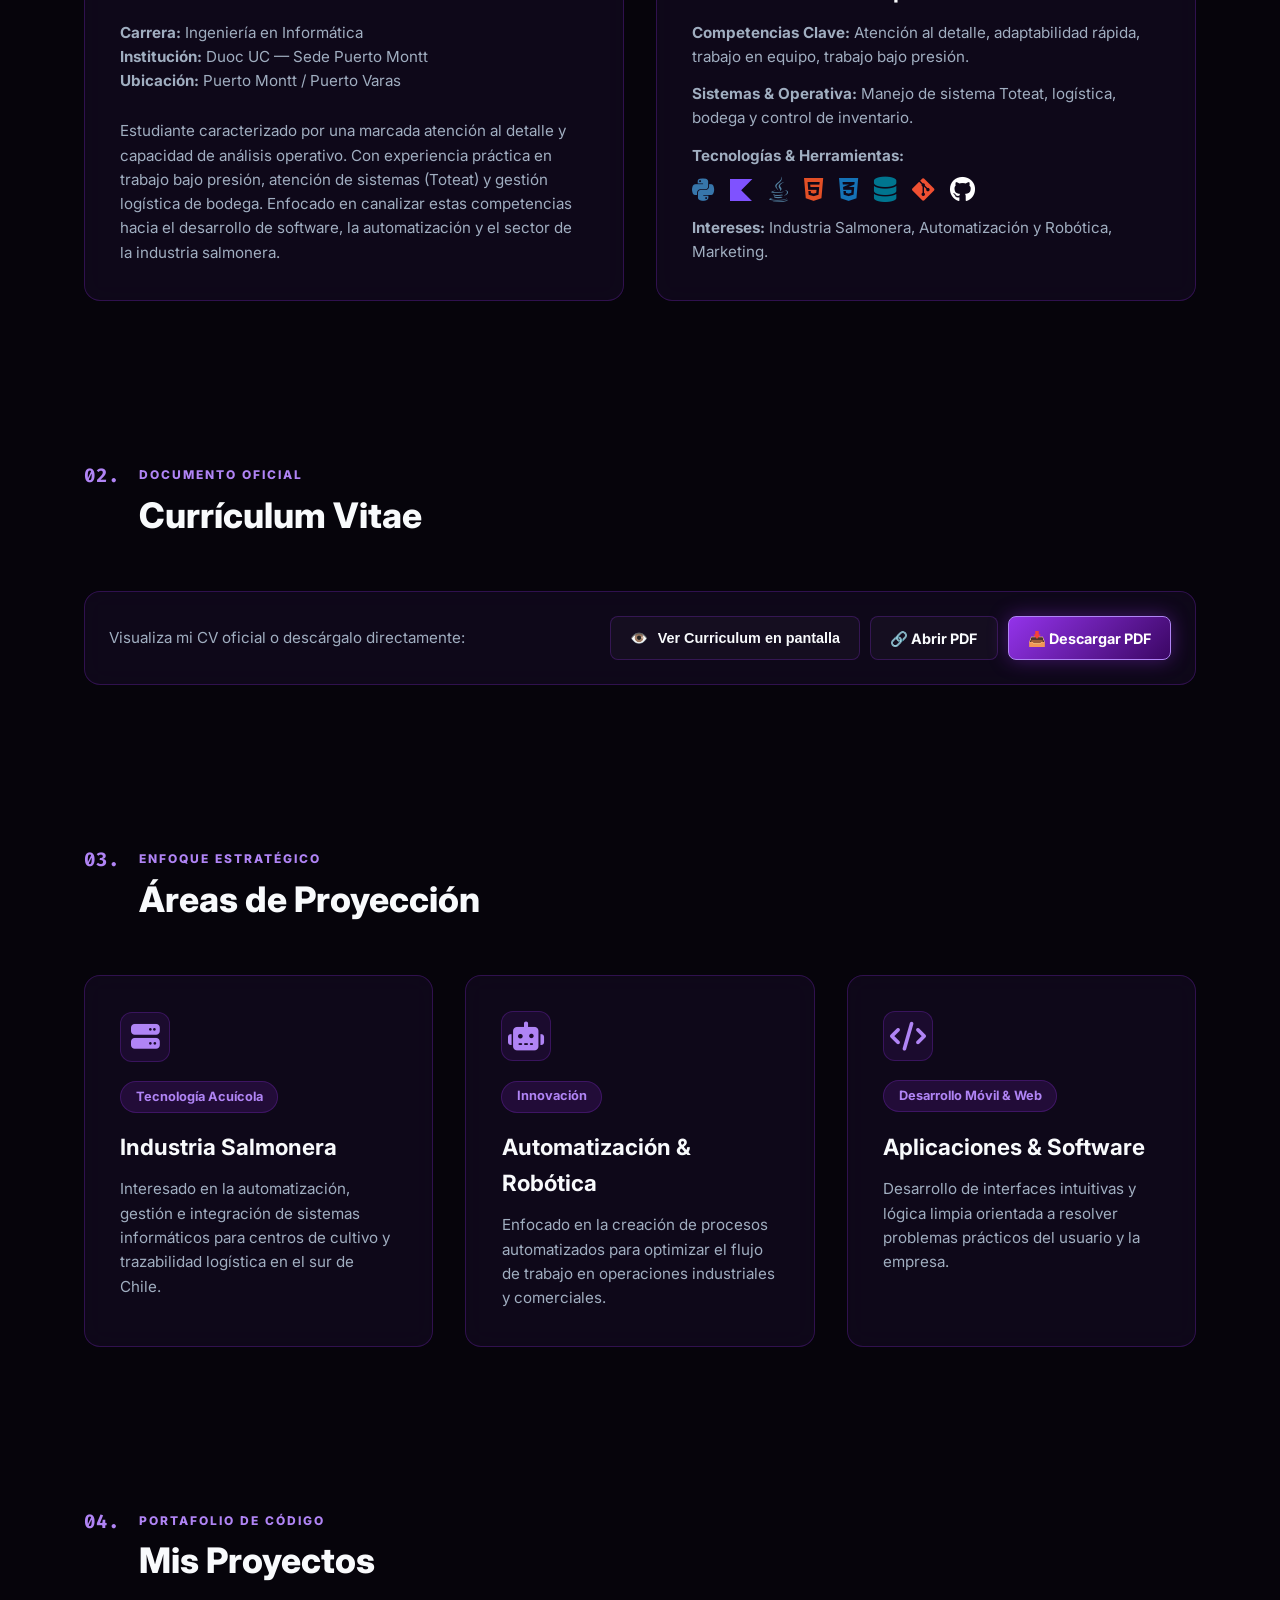
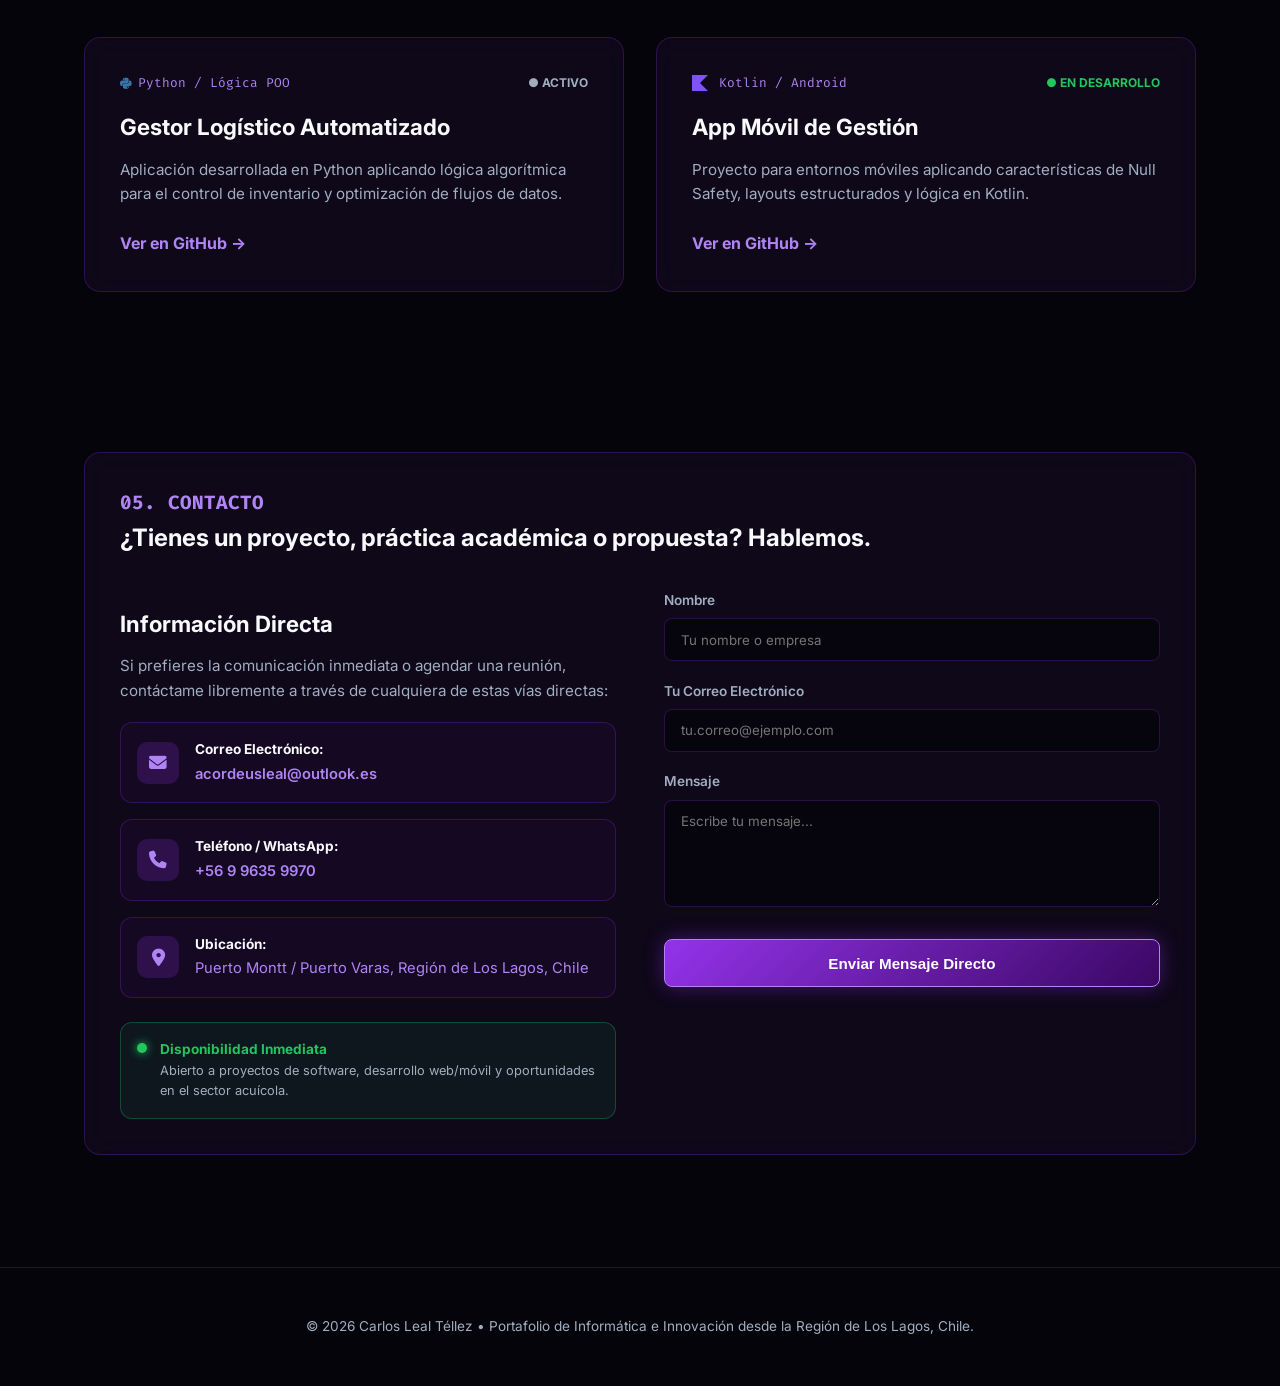
==== commit 41a8dd52: "refactor: limpia paginas antiguas, actualiza CSS con comentarios y fotos de perfil" ====
--- a/index.html
+++ b/index.html
@@ -1,28 +1,46 @@
 <!DOCTYPE html>
+<!-- Declara el tipo de documento como HTML5 para que el navegador interprete el estándar moderno -->
 <html lang="es">
 <head>
+    <!-- Define la codificación de caracteres en UTF-8 para admitir tildes, letras 'ñ' y caracteres especiales -->
     <meta charset="UTF-8">
+    
+    <!-- Configura el Viewport: vital para la adaptabilidad (Responsive Design) en dispositivos móviles y tablets -->
     <meta name="viewport" content="width=device-width, initial-scale=1.0">
+    
+    <!-- Título de la pestaña que aparecerá en el navegador -->
     <title>Carlos Leal Téllez | Informática & Desarrollo Regional</title>
-    <!-- Fuente moderna Inter + Fira Code -->
+    
+    <!-- Preconexión a servidores de Google Fonts para reducir la latencia al cargar tipografías externas -->
     <link rel="preconnect" href="https://fonts.googleapis.com">
     <link rel="preconnect" href="https://fonts.gstatic.com" crossorigin>
+    
+    <!-- Importación de fuentes tipográficas: 'Inter' para texto general y 'Fira Code' para texto tipo consola/código -->
     <link href="https://fonts.googleapis.com/css2?family=Fira+Code:wght@400;600&family=Inter:wght@300;400;600;800;900&display=swap" rel="stylesheet">
+    
+    <!-- Librería CDN FontAwesome (v6.4.0): Proporciona íconos multipropósito y marcas estables -->
+    <link rel="stylesheet" href="https://cdnjs.cloudflare.com/ajax/libs/font-awesome/6.4.0/css/all.min.css">
+    
+    <!-- Enlace a la hoja de estilos externa en CSS donde se define el diseño visual y animaciones -->
     <link rel="stylesheet" href="styles.css">
 </head>
 <body>
 
-    <!-- Canvas de partículas de fondo -->
+    <!-- Elemento Canvas HTML5: Utilizado por JavaScript (script.js) para renderizar un fondo dinámico interactivo con partículas -->
     <canvas id="bg-canvas"></canvas>
 
-    <!-- Header Glassmorphic -->
+    <!-- Encabezado Principal (Header): Utiliza un estilo 'Glassmorphic' (efecto cristal esmerilado) definido en CSS -->
     <header class="header">
+        <!-- Logotipo personal que actúa como enlace de retorno al inicio de la página -->
         <a href="#inicio" class="logo">
             <span class="logo-tag">&lt;CLT/&gt;</span>
             Carlos <span>Leal Téllez</span>
         </a>
+        
+        <!-- Botón Toggle: Permite desplegar el menú de navegación en dispositivos de pantalla pequeña (Móvil) -->
         <button class="menu-toggle" id="menu-toggle" aria-label="Abrir menú">☰</button>
         
+        <!-- Menú de navegación principal con enlaces de ancla (#) que desplazan la página hacia cada sección -->
         <nav class="nav" id="nav-menu">
             <a href="#inicio" class="active">Inicio</a>
             <a href="#conoceme">Conóceme</a>
@@ -30,21 +48,32 @@
             <a href="#intereses">Áreas de Interés</a>
             <a href="#proyectos">Proyectos</a>
             <a href="#contacto">Contacto</a>
-            <a href="https://github.com/Acordeuss" target="_blank" class="nav-github">GitHub ↗</a>
-            <a href="assets/CarlosLealT-CV.pdf" target="_blank" class="btn-cv-nav">📄 Ver CV</a>
+            <!-- Enlace externo seguro hacia el perfil público de GitHub -->
+            <a href="https://github.com/Acordeuss" target="_blank" rel="noopener noreferrer" class="nav-github">
+                <i class="fa-brands fa-github" style="vertical-align: middle; margin-right: 4px;"></i> GitHub ↗
+            </a>
         </nav>
     </header>
 
+    <!-- Contenido Principal de la página web que engloba las secciones informativas -->
     <main>
-        <!-- HERO SECTION -->
+        
+        <!-- SECCIÓN 0: HERO SECTION (Sección de presentación o portada) -->
         <section class="hero-section" id="inicio">
+            <!-- Bloque de texto principal con clase 'reveal' para aplicar efectos de animación al hacer scroll -->
             <div class="hero-content reveal">
+                <!-- Etiqueta decorativa con luz de neón (glow) para contextualizar la ubicación geográfica -->
                 <div class="badge-tag glow-badge">📍 Región de Los Lagos • Puerto Montt / Puerto Varas</div>
+                
+                <!-- Título principal con un span destacado enfocado en la identidad profesional regional -->
                 <h1 class="hero-title">Liderando la Informática en la <span class="region-highlight">Región de Los Lagos</span></h1>
+                
+                <!-- Subtítulo o resumen del perfil técnico profesional -->
                 <p class="hero-subtitle">
                     Estudiante de <strong>Ingeniería en Informática</strong> en Duoc UC. Destacado por una rápida adaptación, responsabilidad y enfoque analítico en la resolución de problemas. Experiencia en roles operativos, logística con sistemas y proyección hacia la industria salmonera y automatización.
                 </p>
 
+                <!-- Botones de Acción Rápida (Call to Action / CTA) para dirigir al usuario a secciones clave -->
                 <div class="hero-actions">
                     <a href="#proyectos" class="btn btn-primary">Explorar Proyectos <span class="arrow">→</span></a>
                     <a href="#cv-visor" class="btn btn-outline btn-cv">
@@ -52,26 +81,34 @@
                     </a>
                 </div>
 
+                <!-- Bloque de contacto rápido mediante enlaces funcionales mailto:, tel: y de red social -->
                 <div class="quick-contact">
                     <span>✉️ <a href="mailto:acordeusleal@outlook.es">acordeusleal@outlook.es</a></span>
-                    <span>📞 <a href="tel:+56996359926">+56 9 9635 9926</a></span>
-                    <span>🐙 <a href="https://github.com/Acordeuss" target="_blank">github.com/Acordeuss</a></span>
-                </div>
-            </div>
-
-            <!-- FOTO CON GLOW -->
+                    <span>📞 <a href="tel:+56996359970">+56 9 9635 9970</a></span>
+                    <span><i class="fa-brands fa-github icon-tech" style="font-size: 1.1rem; vertical-align: middle;"></i> <a href="https://github.com/Acordeuss" target="_blank" rel="noopener noreferrer">github.com/Acordeuss</a></span>
+                </div>
+            </div>
+
+            <!-- Bloque visual del Hero: Foto de perfil con marco decorativo y elementos flotantes -->
             <div class="hero-photo-wrapper reveal">
+                <!-- Capa CSS trasera con sombra/resplandor (glow) de fondo -->
                 <div class="photo-glow"></div>
+                
+                <!-- Contenedor de la imagen de perfil con object-fit para evitar distorsión de la fotografía -->
                 <div class="photo-frame">
-                    <img src="img/perfil.png.png" alt="Carlos Leal Téllez - CLT" style="width: 100%; height: 100%; object-fit: cover;">
-                </div>
+                    <img src="img/perfil.png" alt="Carlos Leal Téllez - CLT" style="width: 100%; height: 100%; object-fit: cover;">
+                </div>
+                
+                <!-- Tarjeta flotante interactiva 1: Muestra tecnologías destacadas -->
                 <div class="floating-card card-python">
-                    <span class="card-icon">🐍</span>
+                    <span class="card-icon"><i class="fa-brands fa-python" style="color: #3776AB;"></i></span>
                     <div>
                         <strong>Python & Kotlin</strong>
                         <p>Desarrollo & Lógica</p>
                     </div>
                 </div>
+                
+                <!-- Tarjeta flotante interactiva 2: Muestra enfoque estratégico regional -->
                 <div class="floating-card card-salmon">
                     <span class="card-icon">🐟</span>
                     <div>
@@ -82,7 +119,7 @@
             </div>
         </section>
 
-        <!-- STATS BAR -->
+        <!-- BARRA DE ESTADÍSTICAS / DESTACADOS: Presenta métricas y datos rápidos mediante un Grid flexible -->
         <section class="stats-bar reveal">
             <div class="stat-item">
                 <span class="stat-number">Duoc UC</span>
@@ -98,9 +135,10 @@
             </div>
         </section>
 
-        <!-- TERMINAL -->
+        <!-- SECCIÓN TERMINAL INTERACTIVA: Simula una consola de comandos interactiva mediante JavaScript -->
         <section class="terminal-container reveal">
             <div class="terminal-card">
+                <!-- Barra superior estilo macOS / Linux con botones de ventana y nombre de script -->
                 <div class="terminal-header">
                     <div class="dots">
                         <span class="dot red"></span>
@@ -109,14 +147,16 @@
                     </div>
                     <span class="terminal-title">nodo_los_lagos.py</span>
                 </div>
+                <!-- Cuerpo de la consola donde script.js inyectará el texto tipo 'máquina de escribir' (Typewriter) -->
                 <div class="terminal-body">
-                    <pre><code id="typewriter-code"></code><span class="cursor">█</span></pre>
-                </div>
-            </div>
-        </section>
-
-        <!-- CONÓCEME / SOBRE MÍ -->
+                    <pre><code id="typewriter-code"></code></pre>
+                </div>
+            </div>
+        </section>
+
+        <!-- SECCIÓN 01: CONÓCEME / SOBRE MÍ -->
         <section class="seccion" id="conoceme">
+            <!-- Encabezado de sección numerado y estandarizado -->
             <div class="section-heading-wrapper reveal">
                 <span class="section-num">01.</span>
                 <div>
@@ -125,29 +165,44 @@
                 </div>
             </div>
 
+            <!-- Contenedor en cuadrícula (Grid) para dividir la información del perfil y habilidades -->
             <div class="grid-container">
+                <!-- Tarjeta con diseño Glassmorphism (efecto cristal) conteniendo el perfil profesional -->
                 <article class="card glass-card reveal">
                     <h3>Perfil Profesional</h3>
                     <p><strong>Carrera:</strong> Ingeniería en Informática</p>
                     <p><strong>Institución:</strong> Duoc UC — Sede Puerto Montt</p>
                     <p><strong>Ubicación:</strong> Puerto Montt / Puerto Varas</p>
                     <br>
-                    <p>Estudiante caracterizado por una marcada atención al detalle y capacidad de análisis operativo[cite: 2]. Con experiencia práctica en trabajo bajo presión, atención de sistemas (Toteat) y gestión logística de bodega[cite: 2]. Enfocado en canalizar estas competencias hacia el desarrollo de software, la automatización y el sector de la industria salmonera[cite: 2].</p>
-                </article>
-
+                    <p>Estudiante caracterizado por una marcada atención al detalle y capacidad de análisis operativo. Con experiencia práctica en trabajo bajo presión, atención de sistemas (Toteat) y gestión logística de bodega. Enfocado en canalizar estas competencias hacia el desarrollo de software, la automatización y el sector de la industria salmonera.</p>
+                </article>
+
+                <!-- Tarjeta conteniendo las competencias técnicas e íconos de tecnologías -->
                 <article class="card glass-card reveal">
                     <h3>Habilidades & Competencias</h3>
                     <ul class="skills-list">
-                        <li><strong>Competencias Clave:</strong> Atención al detalle, adaptabilidad rápida, trabajo en equipo, trabajo bajo presión[cite: 2].</li>
-                        <li><strong>Sistemas & Operativa:</strong> Manejo de sistema Toteat, logística, bodega y control de inventario[cite: 2].</li>
-                        <li><strong>Tecnología:</strong> Python, Kotlin, Java, HTML5, CSS3, SQL, Git & GitHub.</li>
-                        <li><strong>Intereses:</strong> Industria Salmonera, Automatización y Robótica, Marketing[cite: 2].</li>
+                        <li><strong>Competencias Clave:</strong> Atención al detalle, adaptabilidad rápida, trabajo en equipo, trabajo bajo presión.</li>
+                        <li><strong>Sistemas & Operativa:</strong> Manejo de sistema Toteat, logística, bodega y control de inventario.</li>
+                        <li>
+                            <strong>Tecnologías & Herramientas:</strong>
+                            <div style="display: flex; gap: 1rem; font-size: 1.6rem; margin-top: 0.6rem; flex-wrap: wrap; align-items: center;">
+                                <i class="fa-brands fa-python" title="Python" style="color: #3776AB;"></i>
+                                <svg title="Kotlin" style="width: 1.4rem; height: 1.4rem; fill: #7F52FF; vertical-align: middle;" viewBox="0 0 24 24"><path d="M24 24H0V0h24L12 12Z"/></svg>
+                                <i class="fa-brands fa-java" title="Java" style="color: #5382a1;"></i>
+                                <i class="fa-brands fa-html5" title="HTML5" style="color: #E34F26;"></i>
+                                <i class="fa-brands fa-css3-alt" title="CSS3" style="color: #1572B6;"></i>
+                                <i class="fa-solid fa-database" title="SQL / MySQL" style="color: #00758F;"></i>
+                                <i class="fa-brands fa-git-alt" title="Git" style="color: #F05032;"></i>
+                                <i class="fa-brands fa-github" title="GitHub" style="color: #ffffff;"></i>
+                            </div>
+                        </li>
+                        <li><strong>Intereses:</strong> Industria Salmonera, Automatización y Robótica, Marketing.</li>
                     </ul>
                 </article>
             </div>
         </section>
 
-        <!-- VISOR DE CURRÍCULUM VITAE -->
+        <!-- SECCIÓN 02: VISOR DE CURRÍCULUM VITAE -->
         <section class="seccion" id="cv-visor">
             <div class="section-heading-wrapper reveal">
                 <span class="section-num">02.</span>
@@ -158,29 +213,36 @@
             </div>
 
             <div class="glass-card reveal" style="padding: 1.5rem; border-radius: 16px;">
-                <div style="display: flex; justify-content: space-between; align-items: center; margin-bottom: 1rem; flex-wrap: wrap; gap: 1rem;">
-                    <p style="margin: 0; color: #a0aec0;">Visualiza mi CV oficial o ábrelo directamente:</p>
-                    <div style="display: flex; gap: 10px; flex-wrap: wrap;">
-                        <a href="assets/CarlosLealT-CV.pdf" target="_blank" class="btn btn-outline" style="padding: 0.6rem 1.2rem; font-size: 0.9rem;">
-                            🔗 Abrir en pestaña nueva
+                <!-- Panel de controles y botones para interaccionar con el documento PDF -->
+                <div class="cv-header-actions">
+                    <p style="margin: 0; color: #a0aec0;">Visualiza mi CV oficial o descárgalo directamente:</p>
+                    <div class="cv-buttons">
+                        <!-- Botón controlado por JavaScript para desplegar u ocultar el iframe en pantalla -->
+                        <button id="toggle-cv-btn" class="btn btn-outline" style="padding: 0.6rem 1.2rem; font-size: 0.9rem;">
+                            👁️ <span id="toggle-btn-text">Ver Curriculum en pantalla</span>
+                        </button>
+                        <!-- Enlace directo para abrir el PDF en una nueva pestaña del navegador -->
+                        <a href="assets/CarlosLealT-CV.pdf" target="_blank" rel="noopener noreferrer" class="btn btn-outline" style="padding: 0.6rem 1.2rem; font-size: 0.9rem;">
+                            🔗 Abrir PDF
                         </a>
+                        <!-- Enlace de descarga directa del documento utilizando el atributo 'download' -->
                         <a href="assets/CarlosLealT-CV.pdf" download class="btn btn-primary" style="padding: 0.6rem 1.2rem; font-size: 0.9rem;">
                             📥 Descargar PDF
                         </a>
                     </div>
                 </div>
                 
-                <!-- Visor iframe apuntando a la carpeta assets -->
-                <div style="width: 100%; height: 750px; border-radius: 12px; overflow: hidden; background: #1a1e2e;">
-                    <iframe src="assets/CarlosLealT-CV.pdf" width="100%" height="100%" style="border: none;" title="Vista previa del CV">
-                        Tu navegador no permite la visualización directa de PDFs. 
-                        <a href="assets/CarlosLealT-CV.pdf" target="_blank" style="color: #00f2fe; text-decoration: underline;">Haz clic aquí para abrirlo</a>.
-                    </iframe>
-                </div>
-            </div>
-        </section>
-
-        <!-- ÁREAS DE INTERÉS -->
+                <!-- Contenedor desplegable (colapsado por defecto) para incrustar el PDF -->
+                <div id="pdf-wrapper" class="pdf-wrapper collapsed">
+                    <div class="pdf-container">
+                        <!-- iFrame para renderizar el archivo PDF en el navegador. Usa data-src para carga diferida (Lazy Loading) -->
+                        <iframe id="pdf-iframe" data-src="assets/CarlosLealT-CV.pdf#toolbar=0&navpanes=0&scrollbar=1&view=FitH" title="Vista previa del CV" loading="lazy"></iframe>
+                    </div>
+                </div>
+            </div>
+        </section>
+
+        <!-- SECCIÓN 03: ÁREAS DE INTERÉS / PROYECCIÓN -->
         <section class="seccion" id="intereses">
             <div class="section-heading-wrapper reveal">
                 <span class="section-num">03.</span>
@@ -190,20 +252,36 @@
                 </div>
             </div>
 
+            <!-- Grilla interactiva de 3 columnas para destacar las industrias objetivo -->
             <div class="grid-container">
-                <article class="card glass-card interactive-card reveal">
+                <!-- Tarjeta 1: Industria Salmonera / Acuícola -->
+                <article class="card glass-card interactive-card skill-card reveal">
+                    <div class="card-icon-wrapper">
+                        <!-- Ícono FontAwesome de servidor/redes para representar TI aplicada a la industria -->
+                        <i class="fa-solid fa-server icon-tech"></i>
+                    </div>
                     <span class="badge-tag">Tecnología Acuícola</span>
                     <h3>Industria Salmonera</h3>
-                    <p>Interesado en la automatización, gestión e integración de sistemas informáticos para centros de cultivo y trazabilidad logística en el sur de Chile[cite: 2].</p>
-                </article>
-
-                <article class="card glass-card interactive-card reveal">
+                    <p>Interesado en la automatización, gestión e integración de sistemas informáticos para centros de cultivo y trazabilidad logística en el sur de Chile.</p>
+                </article>
+
+                <!-- Tarjeta 2: Automatización & Robótica -->
+                <article class="card glass-card interactive-card skill-card reveal">
+                    <div class="card-icon-wrapper">
+                        <!-- Ícono FontAwesome de robot para representar automatización -->
+                        <i class="fa-solid fa-robot icon-tech"></i>
+                    </div>
                     <span class="badge-tag">Innovación</span>
                     <h3>Automatización & Robótica</h3>
-                    <p>Enfocado en la creación de procesos automatizados para optimizar el flujo de trabajo en operaciones industriales y comerciales[cite: 2].</p>
-                </article>
-
-                <article class="card glass-card interactive-card reveal">
+                    <p>Enfocado en la creación de procesos automatizados para optimizar el flujo de trabajo en operaciones industriales y comerciales.</p>
+                </article>
+
+                <!-- Tarjeta 3: Desarrollo Móvil & Web -->
+                <article class="card glass-card interactive-card skill-card reveal">
+                    <div class="card-icon-wrapper">
+                        <!-- Ícono FontAwesome de etiquetas de código para representación de software -->
+                        <i class="fa-solid fa-code icon-tech"></i>
+                    </div>
                     <span class="badge-tag">Desarrollo Móvil & Web</span>
                     <h3>Aplicaciones & Software</h3>
                     <p>Desarrollo de interfaces intuitivas y lógica limpia orientada a resolver problemas prácticos del usuario y la empresa.</p>
@@ -211,7 +289,7 @@
             </div>
         </section>
 
-        <!-- PROYECTOS -->
+        <!-- SECCIÓN 04: PORTAFOLIO DE PROYECTOS -->
         <section class="seccion" id="proyectos">
             <div class="section-heading-wrapper reveal">
                 <span class="section-num">04.</span>
@@ -222,66 +300,117 @@
             </div>
 
             <div class="grid-container">
+                <!-- Proyecto 1: Python -->
                 <article class="card glass-card project-card reveal">
                     <div class="card-header-top">
-                        <span class="project-tag">Python / Lógica POO</span>
+                        <span class="project-tag"><i class="fa-brands fa-python" style="color: #3776AB;"></i> Python / Lógica POO</span>
                         <span class="project-status">● ACTIVO</span>
                     </div>
                     <h3>Gestor Logístico Automatizado</h3>
                     <p>Aplicación desarrollada en Python aplicando lógica algorítmica para el control de inventario y optimización de flujos de datos.</p>
-                    <a href="https://github.com/Acordeuss" target="_blank" class="card-link">Ver en GitHub &rarr;</a>
-                </article>
-
+                    <a href="https://github.com/Acordeuss" target="_blank" rel="noopener noreferrer" class="card-link">Ver en GitHub &rarr;</a>
+                </article>
+
+                <!-- Proyecto 2: Kotlin / Android -->
                 <article class="card glass-card project-card reveal">
                     <div class="card-header-top">
-                        <span class="project-tag">Kotlin / Android</span>
+                        <span class="project-tag"><svg title="Kotlin" style="width: 1rem; height: 1rem; fill: #7F52FF; vertical-align: middle; margin-right: 4px;" viewBox="0 0 24 24"><path d="M24 24H0V0h24L12 12Z"/></svg> Kotlin / Android</span>
                         <span class="project-status online">● EN DESARROLLO</span>
                     </div>
                     <h3>App Móvil de Gestión</h3>
                     <p>Proyecto para entornos móviles aplicando características de Null Safety, layouts estructurados y lógica en Kotlin.</p>
-                    <a href="https://github.com/Acordeuss" target="_blank" class="card-link">Ver en GitHub &rarr;</a>
-                </article>
-            </div>
-        </section>
-
-        <!-- CONTACTO -->
+                    <a href="https://github.com/Acordeuss" target="_blank" rel="noopener noreferrer" class="card-link">Ver en GitHub &rarr;</a>
+                </article>
+            </div>
+        </section>
+
+      <!-- SECCIÓN 05: CONTACTO Y FORMULARIO -->
         <section class="seccion contacto-section" id="contacto">
             <div class="contact-box glass-card reveal">
                 <span class="section-num">05. CONTACTO</span>
                 <h2>¿Tienes un proyecto, práctica académica o propuesta? <span>Hablemos.</span></h2>
                 
                 <div class="contact-grid">
+                    <!-- Información directa de contacto -->
                     <div class="contact-info">
                         <h3>Información Directa</h3>
-                        <p><strong>Correo Electrónico:</strong><br><a href="mailto:acordeusleal@outlook.es">acordeusleal@outlook.es</a></p>
-                        <p><strong>Teléfono / WhatsApp:</strong><br><a href="tel:+56996359926">+56 9 9635 9926</a></p>
-                        <p><strong>Ubicación:</strong><br>Puerto Montt / Puerto Varas, Región de Los Lagos, Chile</p>
-                    </div>
-
-                    <form action="mailto:acordeusleal@outlook.es" method="POST" enctype="text/plain" class="contact-form">
+                        <p class="contact-desc">Si prefieres la comunicación inmediata o agendar una reunión, contáctame libremente a través de cualquiera de estas vías directas:</p>
+                        
+                        <div class="contact-card-item">
+                            <div class="contact-icon-box">
+                                <i class="fa-solid fa-envelope"></i>
+                            </div>
+                            <div>
+                                <strong>Correo Electrónico:</strong>
+                                <a href="mailto:acordeusleal@outlook.es">acordeusleal@outlook.es</a>
+                            </div>
+                        </div>
+
+                        <div class="contact-card-item">
+                            <div class="contact-icon-box">
+                                <i class="fa-solid fa-phone"></i>
+                            </div>
+                            <div>
+                                <strong>Teléfono / WhatsApp:</strong>
+                                <a href="tel:+56996359970">+56 9 9635 9970</a>
+                            </div>
+                        </div>
+
+                        <div class="contact-card-item">
+                            <div class="contact-icon-box">
+                                <i class="fa-solid fa-location-dot"></i>
+                            </div>
+                            <div>
+                                <strong>Ubicación:</strong>
+                                <span>Puerto Montt / Puerto Varas, Región de Los Lagos, Chile</span>
+                            </div>
+                        </div>
+
+                        <!-- Tarjeta extra de estado/disponibilidad para rellenar vacíos -->
+                        <div class="status-banner">
+                            <span class="status-dot"></span>
+                            <div>
+                                <strong>Disponibilidad Inmediata</strong>
+                                <p>Abierto a proyectos de software, desarrollo web/móvil y oportunidades en el sector acuícola.</p>
+                            </div>
+                        </div>
+                    </div>
+
+                    <!-- Formulario de contacto -->
+                    <form id="contact-form" action="https://formspree.io/f/xnpqjpoz" method="POST" class="contact-form">
                         <div class="form-group">
                             <label for="nombre">Nombre</label>
-                            <input type="text" id="nombre" name="nombre" placeholder="Tu nombre o empresa" required>
+                            <input type="text" id="nombre" name="name" placeholder="Tu nombre o empresa" required>
                         </div>
                         <div class="form-group">
                             <label for="correo">Tu Correo Electrónico</label>
-                            <input type="email" id="correo" name="correo" placeholder="tu.correo@ejemplo.com" required>
+                            <input type="email" id="correo" name="_replyto" placeholder="tu.correo@ejemplo.com" required>
                         </div>
                         <div class="form-group">
                             <label for="mensaje">Mensaje</label>
-                            <textarea id="mensaje" name="mensaje" rows="4" placeholder="Escribe tu mensaje..." required></textarea>
-                        </div>
-                        <button type="submit" class="btn btn-primary btn-block">Enviar Correo Directo</button>
+                            <textarea id="mensaje" name="message" rows="5" placeholder="Escribe tu mensaje..." required></textarea>
+                        </div>
+
+                        <!-- Asunto personalizado para Formspree -->
+                        <input type="hidden" name="_subject" value="Nuevo mensaje desde tu Portafolio Web (CLT)">
+
+                        <!-- Botón de envío -->
+                        <button type="submit" id="submit-btn" class="btn btn-primary btn-block">Enviar Mensaje Directo</button>
+                        
+                        <!-- Contenedor para mostrar mensajes de confirmación o error -->
+                        <div id="form-status" class="form-status" style="margin-top: 1rem; display: none;"></div>
                     </form>
                 </div>
             </div>
         </section>
     </main>
 
+    <!-- Pie de página (Footer) con información sobre derechos de autor y contexto regional -->
     <footer class="footer">
         <p>&copy; 2026 Carlos Leal Téllez • Portafolio de Informática e Innovación desde la Región de Los Lagos, Chile.</p>
     </footer>
 
+    <!-- Script de JavaScript principal cargado al final del documento para no bloquear el renderizado del DOM -->
     <script src="script.js"></script>
 </body>
 </html>
--- a/styles.css
+++ b/styles.css
@@ -1,33 +1,48 @@
-/* ==========================================
-   CARLOS LEAL TÉLLEZ - CYBER-RED TACTICAL CSS
-========================================== */
-
+/* ==========================================================================
+   Carlos Leal Téllez - Estilos base del Portafolio
+   Diseño oscuro con tonos morados neón y efectos de cristal (Glassmorphism).
+   ========================================================================== */
+
+/* --------------------------------------------------------------------------
+   1. VARIABLES GLOBALES
+   Aislamos los colores y fuentes aquí para no andar cambiando código
+   mando por mando si después queremos ajustar el tono de morado.
+   -------------------------------------------------------------------------- */
 :root {
-    --bg-main: #060b10;
-    --bg-card: rgba(18, 24, 33, 0.75);
-    --border-color: rgba(220, 20, 60, 0.25);
+    /* Colores de fondo */
+    --bg-main: #06040b;
+    --bg-card: rgba(18, 10, 31, 0.75);
+    --border-color: rgba(147, 51, 234, 0.25);
     
-    --carmesi-main: #dc143c;
-    --carmesi-bright: #ff1e4b;
-    --carmesi-glow: rgba(255, 30, 75, 0.4);
-    --carmesi-dark: #6e0015;
+    /* Escala de morados neón para la identidad */
+    --purple-main: #7e22ce;
+    --purple-bright: #b084f5;
+    --purple-neon: #9333ea;
+    --purple-glow: rgba(176, 132, 245, 0.4);
+    --purple-dark: #3b0764;
     
+    /* Textos principales */
     --text-main: #f8fafc;
     --text-muted: #a0aec0;
     
+    /* Fuentes */
     --font-sans: 'Inter', system-ui, -apple-system, sans-serif;
     --font-mono: 'Fira Code', monospace;
     --max-width: 1240px;
 }
 
+/* --------------------------------------------------------------------------
+   2. RESET Y BASES
+   Limpiamos márgenes raros que meten los navegadores por defecto.
+   -------------------------------------------------------------------------- */
 * {
     margin: 0;
     padding: 0;
-    box-sizing: border-box;
+    box-sizing: border-box; /* Para que el padding no rompa los anchos */
 }
 
 html {
-    scroll-behavior: smooth;
+    scroll-behavior: smooth; /* Para que el scroll interno del menú baje suave */
 }
 
 body {
@@ -39,7 +54,7 @@
     position: relative;
 }
 
-/* Canvas de Fondo */
+/* Canvas para el fondo interactivo/partículas en JS */
 #bg-canvas {
     position: fixed;
     top: 0;
@@ -47,16 +62,19 @@
     width: 100%;
     height: 100%;
     z-index: -1;
-    pointer-events: none;
-}
-
-/* Header Glassmorphism */
+    pointer-events: none; /* Clave para que no bloquee los clics de la página */
+}
+
+/* --------------------------------------------------------------------------
+   3. MENÚ DE NAVEGACIÓN
+   Barra superior fija con efecto borroso de cristal al hacer scroll.
+   -------------------------------------------------------------------------- */
 .header {
     display: flex;
     justify-content: space-between;
     align-items: center;
     padding: 1.2rem 8%;
-    background: rgba(6, 11, 16, 0.85);
+    background: rgba(6, 4, 11, 0.85);
     backdrop-filter: blur(16px);
     -webkit-backdrop-filter: blur(16px);
     position: sticky;
@@ -77,77 +95,75 @@
 
 .logo-tag {
     font-family: var(--font-mono);
-    color: var(--carmesi-bright);
-    background: rgba(220, 20, 60, 0.15);
+    color: var(--purple-bright);
+    background: rgba(147, 51, 234, 0.15);
     padding: 0.2rem 0.6rem;
     border-radius: 6px;
     border: 1px solid var(--border-color);
     font-size: 1rem;
 }
 
-.logo span { color: var(--carmesi-bright); }
-
-.nav { display: flex; gap: 1.8rem; align-items: center; }
+.logo span { color: var(--purple-bright); }
+
+.nav { display: flex; gap: 0.8rem; align-items: center; }
 .nav a {
     color: var(--text-muted);
     text-decoration: none;
     font-weight: 600;
     font-size: 0.95rem;
+    padding: 0.4rem 0.9rem;
+    border-radius: 8px;
+    border: 1px solid transparent;
     transition: all 0.3s ease;
     position: relative;
 }
 
-.nav a:hover, .nav a.active {
-    color: var(--carmesi-bright);
-}
-
-.nav a::after {
-    content: '';
-    position: absolute;
-    bottom: -6px;
-    left: 0;
-    width: 0;
-    height: 2px;
-    background: var(--carmesi-bright);
-    transition: width 0.3s ease;
-    box-shadow: 0 0 8px var(--carmesi-bright);
-}
-
-.nav a:hover::after, .nav a.active::after { width: 100%; }
-
-/* Estilos de botones GitHub y CV en la Navegación */
+/* Efecto hover y pestaña activa */
+.nav a:hover {
+    color: var(--purple-bright);
+    background: rgba(147, 51, 234, 0.1);
+}
+
+.nav a.active {
+    color: #ffffff !important;
+    background: rgba(147, 51, 234, 0.25);
+    border-color: var(--purple-bright);
+    box-shadow: 0 0 15px var(--purple-glow);
+}
+
 .nav-github {
-    color: var(--carmesi-bright) !important;
+    color: var(--purple-bright) !important;
     font-weight: 700 !important;
 }
 
 .btn-cv-nav {
-    background: var(--carmesi-bright);
+    background: var(--purple-neon);
     color: #fff !important;
-    padding: 0.4rem 1rem;
+    padding: 0.4rem 1rem !important;
     border-radius: 6px;
     font-size: 0.85rem !important;
     font-weight: 700 !important;
     transition: all 0.3s ease;
 }
 
-.btn-cv-nav::after { display: none !important; }
-
 .btn-cv-nav:hover {
-    box-shadow: 0 0 15px var(--carmesi-glow);
+    box-shadow: 0 0 15px var(--purple-glow);
     transform: scale(1.05);
 }
 
 .menu-toggle { display: none; background: none; border: none; color: #fff; font-size: 1.8rem; cursor: pointer; }
 
-/* Main layout */
+/* Envoltorio general del contenido */
 main {
     max-width: var(--max-width);
     margin: 0 auto;
     padding: 2rem 5%;
 }
 
-/* HERO SECTION */
+/* --------------------------------------------------------------------------
+   4. HERO SECTION
+   Dividimos la pantalla en dos: texto e historia a la izquierda, foto a la derecha.
+   -------------------------------------------------------------------------- */
 .hero-section {
     display: grid;
     grid-template-columns: 1.2fr 0.8fr;
@@ -157,9 +173,10 @@
 }
 
 .glow-badge {
-    box-shadow: 0 0 15px rgba(220, 20, 60, 0.3);
-}
-
+    box-shadow: 0 0 15px rgba(147, 51, 234, 0.3);
+}
+
+/* clamp() nos ayuda a que el título se ajuste solo según el tamaño de pantalla */
 .hero-title {
     font-size: clamp(2.5rem, 5vw, 3.8rem);
     font-weight: 900;
@@ -169,8 +186,8 @@
 }
 
 .region-highlight {
-    color: var(--carmesi-bright);
-    text-shadow: 0 0 20px var(--carmesi-glow);
+    color: var(--purple-bright);
+    text-shadow: 0 0 20px var(--purple-glow);
 }
 
 .hero-subtitle {
@@ -181,7 +198,7 @@
 
 .hero-actions { display: flex; gap: 1.2rem; margin-bottom: 2.5rem; }
 
-/* Botones con luces neón */
+/* Estilos de botones generales */
 .btn {
     display: inline-flex;
     align-items: center;
@@ -196,15 +213,15 @@
 }
 
 .btn-primary {
-    background: linear-gradient(135deg, var(--carmesi-main), var(--carmesi-dark));
+    background: linear-gradient(135deg, var(--purple-neon), var(--purple-dark));
     color: #fff;
-    border: 1px solid var(--carmesi-bright);
-    box-shadow: 0 0 20px rgba(220, 20, 60, 0.4);
+    border: 1px solid var(--purple-bright);
+    box-shadow: 0 0 20px rgba(147, 51, 234, 0.4);
 }
 
 .btn-primary:hover {
     transform: translateY(-3px);
-    box-shadow: 0 0 30px var(--carmesi-bright);
+    box-shadow: 0 0 30px var(--purple-bright);
 }
 
 .btn-outline {
@@ -214,14 +231,14 @@
 }
 
 .btn-outline:hover {
-    border-color: var(--carmesi-bright);
-    color: var(--carmesi-bright);
-    background: rgba(220, 20, 60, 0.1);
+    border-color: var(--purple-bright);
+    color: var(--purple-bright);
+    background: rgba(147, 51, 234, 0.1);
 }
 
 .btn-cv {
-    border-color: var(--carmesi-bright);
-    box-shadow: 0 0 10px rgba(220, 20, 60, 0.2);
+    border-color: var(--purple-bright);
+    box-shadow: 0 0 10px rgba(147, 51, 234, 0.2);
 }
 
 .quick-contact {
@@ -231,9 +248,9 @@
     font-weight: 600;
     flex-wrap: wrap;
 }
-.quick-contact a { color: var(--carmesi-bright); text-decoration: none; }
-
-/* Foto con Aura Neon */
+.quick-contact a { color: var(--purple-bright); text-decoration: none; }
+
+/* Marcos y luces de la foto */
 .hero-photo-wrapper {
     position: relative;
     display: flex;
@@ -245,7 +262,7 @@
     position: absolute;
     width: 320px;
     height: 320px;
-    background: var(--carmesi-main);
+    background: var(--purple-main);
     filter: blur(100px);
     opacity: 0.45;
     border-radius: 50%;
@@ -259,14 +276,14 @@
     height: 390px;
     border-radius: 20px;
     padding: 8px;
-    background: linear-gradient(145deg, var(--carmesi-bright), rgba(0,0,0,0.8), var(--border-color));
+    background: linear-gradient(145deg, var(--purple-bright), rgba(0,0,0,0.8), var(--border-color));
     box-shadow: 0 20px 50px rgba(0,0,0,0.8);
-    transform: rotate(2deg);
+    transform: rotate(2deg); /* Un toque inclinado para que no sea la foto cuadrada típica */
     transition: all 0.5s ease;
 }
 
 .photo-frame:hover {
-    transform: rotate(0deg) scale(1.02);
+    transform: rotate(0deg) scale(1.02); /* Se endereza suave al pasar el mouse */
 }
 
 .photo-frame img {
@@ -276,6 +293,7 @@
     border-radius: 14px;
 }
 
+/* Tarjetitas flotantes encima de la foto */
 .floating-card {
     position: absolute;
     z-index: 3;
@@ -283,7 +301,7 @@
     align-items: center;
     gap: 0.8rem;
     padding: 0.8rem 1.2rem;
-    background: rgba(10, 15, 22, 0.9);
+    background: rgba(10, 6, 18, 0.9);
     border: 1px solid var(--border-color);
     border-radius: 12px;
     backdrop-filter: blur(10px);
@@ -292,12 +310,16 @@
 
 .floating-card strong { font-size: 0.85rem; display: block; color: var(--text-main); }
 .floating-card p { font-size: 0.75rem; color: var(--text-muted); }
-.card-icon { font-family: var(--font-mono); color: var(--carmesi-bright); font-size: 1.2rem; font-weight: bold; }
+.card-icon { font-family: var(--font-mono); color: var(--purple-bright); font-size: 1.4rem; font-weight: bold; display: flex; align-items: center; }
 
 .card-python { top: 10%; left: -10%; }
 .card-salmon { bottom: 10%; right: -8%; }
 
-/* Stats Bar */
+/* --------------------------------------------------------------------------
+   5. TARJETAS ESPECIALES Y TERMINAL
+   -------------------------------------------------------------------------- */
+
+/* Barra de datos rápidos */
 .stats-bar {
     display: grid;
     grid-template-columns: repeat(auto-fit, minmax(250px, 1fr));
@@ -311,12 +333,12 @@
     backdrop-filter: blur(10px);
 }
 
-.stat-number { display: block; font-size: 2rem; font-weight: 900; color: var(--carmesi-bright); }
+.stat-number { display: block; font-size: 2rem; font-weight: 900; color: var(--purple-bright); }
 .stat-label { font-size: 0.9rem; color: var(--text-muted); }
 
-/* Terminal Estilo IDE */
+/* Caja estilo consola de comandos */
 .terminal-card {
-    background: #04080c;
+    background: #040207;
     border: 1px solid var(--border-color);
     border-radius: 14px;
     overflow: hidden;
@@ -325,7 +347,7 @@
 }
 
 .terminal-header {
-    background: #0d131a;
+    background: #0d0714;
     padding: 0.8rem 1.2rem;
     display: flex;
     align-items: center;
@@ -334,7 +356,7 @@
 
 .dots { display: flex; gap: 6px; }
 .dot { width: 12px; height: 12px; border-radius: 50%; }
-.dot.red { background: var(--carmesi-bright); }
+.dot.red { background: var(--purple-bright); }
 .dot.yellow { background: #eab308; }
 .dot.green { background: #22c55e; }
 
@@ -342,11 +364,15 @@
 
 .terminal-body { padding: 1.8rem; font-family: var(--font-mono); font-size: 0.9rem; }
 .terminal-body pre { white-space: pre-wrap; color: var(--text-main); }
-.cursor { animation: blink 0.8s infinite; color: var(--carmesi-bright); font-weight: bold; }
+
+/* Animación del guion parpadeante tipo código */
+.cursor { animation: blink 0.8s infinite; color: var(--purple-bright); font-weight: bold; }
 
 @keyframes blink { 0%, 100% { opacity: 1; } 50% { opacity: 0; } }
 
-/* Secciones y Tarjetas Cristal */
+/* --------------------------------------------------------------------------
+   6. TARJETAS DE CONTENIDO GENERAL Y CV
+   -------------------------------------------------------------------------- */
 .seccion { padding: 5rem 0; }
 
 .section-heading-wrapper {
@@ -358,7 +384,7 @@
 
 .section-num {
     font-family: var(--font-mono);
-    color: var(--carmesi-bright);
+    color: var(--purple-bright);
     font-size: 1.2rem;
     font-weight: bold;
 }
@@ -366,7 +392,7 @@
 .mini-title {
     font-size: 0.75rem;
     letter-spacing: 2px;
-    color: var(--carmesi-bright);
+    color: var(--purple-bright);
     font-weight: 800;
 }
 
@@ -375,12 +401,14 @@
     font-weight: 800;
 }
 
+/* Grid que se acomoda automáticamente si la pantalla se achica */
 .grid-container {
     display: grid;
     grid-template-columns: repeat(auto-fit, minmax(320px, 1fr));
     gap: 2rem;
 }
 
+/* Tarjetas translucidas con bordes morados */
 .glass-card {
     background: var(--bg-card);
     border: 1px solid var(--border-color);
@@ -392,20 +420,51 @@
 
 .glass-card:hover {
     transform: translateY(-8px);
-    border-color: var(--carmesi-bright);
-    box-shadow: 0 12px 30px rgba(220, 20, 60, 0.25);
+    border-color: var(--purple-bright);
+    box-shadow: 0 12px 30px rgba(147, 51, 234, 0.25);
 }
 
 .glass-card h3 { font-size: 1.4rem; margin: 1rem 0 0.8rem; }
 .glass-card p { color: var(--text-muted); font-size: 0.95rem; }
 
+.card-icon-wrapper {
+    width: 50px;
+    height: 50px;
+    background: rgba(147, 51, 234, 0.1);
+    border: 1px solid var(--border-color);
+    border-radius: 12px;
+    display: flex;
+    align-items: center;
+    justify-content: center;
+    margin-bottom: 1.2rem;
+    transition: all 0.3s ease;
+}
+
+.glass-card:hover .card-icon-wrapper {
+    background: rgba(147, 51, 234, 0.25);
+    border-color: var(--purple-bright);
+    box-shadow: 0 0 15px var(--purple-glow);
+}
+
+.icon-tech {
+    font-size: 1.8rem;
+    color: var(--purple-bright);
+}
+
 .skills-list { list-style: none; display: flex; flex-direction: column; gap: 0.8rem; }
 .skills-list li { color: var(--text-muted); font-size: 0.95rem; }
+.skills-list i {
+    transition: transform 0.2s ease;
+    cursor: pointer;
+}
+.skills-list i:hover {
+    transform: scale(1.25);
+}
 
 .badge-tag {
     display: inline-block;
-    background: rgba(220, 20, 60, 0.15);
-    color: var(--carmesi-bright);
+    background: rgba(147, 51, 234, 0.15);
+    color: var(--purple-bright);
     padding: 0.3rem 0.9rem;
     border-radius: 50px;
     font-size: 0.8rem;
@@ -413,38 +472,191 @@
     border: 1px solid var(--border-color);
 }
 
-/* Tarjetas de Proyecto */
+/* Visor para desplegar el Curriculum en la misma página */
+.cv-header-actions {
+    display: flex;
+    justify-content: space-between;
+    align-items: center;
+    flex-wrap: wrap;
+    gap: 1rem;
+}
+
+.cv-buttons {
+    display: flex;
+    gap: 10px;
+    flex-wrap: wrap;
+}
+
+.pdf-wrapper {
+    max-height: 0;
+    opacity: 0;
+    overflow: hidden;
+    margin-top: 0;
+    transition: max-height 0.4s ease, opacity 0.3s ease, margin-top 0.4s ease;
+}
+
+/* Transición para abrir el visor del PDF suavemente */
+.pdf-wrapper.expanded {
+    max-height: 850px;
+    opacity: 1;
+    margin-top: 1.5rem;
+}
+
+.pdf-container {
+    width: 100%;
+    height: 800px;
+    border-radius: 12px;
+    overflow: hidden;
+    border: 1px solid var(--border-color);
+    background: #1e1e1e;
+}
+
+.pdf-container iframe {
+    width: 100%;
+    height: 100%;
+    border: none;
+}
+
+/* Tarjetas de Proyectos */
 .card-header-top { display: flex; justify-content: space-between; align-items: center; }
-.project-tag { font-family: var(--font-mono); font-size: 0.8rem; color: var(--carmesi-bright); }
+.project-tag { 
+    font-family: var(--font-mono); 
+    font-size: 0.8rem; 
+    color: var(--purple-bright); 
+    display: flex; 
+    align-items: center; 
+    gap: 0.4rem; 
+}
 .project-status { font-size: 0.75rem; color: var(--text-muted); font-weight: bold; }
 .project-status.online { color: #22c55e; }
-.card-link { display: inline-block; margin-top: 1.5rem; color: var(--carmesi-bright); text-decoration: none; font-weight: bold; }
-
-/* Contacto y Formulario */
-.contact-grid { display: grid; grid-template-columns: 1fr 1fr; gap: 3rem; margin-top: 2rem; }
+.card-link { display: inline-block; margin-top: 1.5rem; color: var(--purple-bright); text-decoration: none; font-weight: bold; }
+
+/* --------------------------------------------------------------------------
+   7. SECCIÓN DE CONTACTO
+   Ajustamos la grilla a 2 columnas para equilibrar la información de la 
+   izquierda con las cajas del formulario a la derecha.
+   -------------------------------------------------------------------------- */
+.contact-grid { 
+    display: grid; 
+    grid-template-columns: 1fr 1fr; 
+    gap: 3rem; 
+    margin-top: 2rem; 
+    align-items: start; 
+}
+
 .contact-info p { margin-bottom: 1.2rem; }
-.contact-info a { color: var(--carmesi-bright); text-decoration: none; font-weight: 600; }
-
+.contact-info a { color: var(--purple-bright); text-decoration: none; font-weight: 600; }
+
+.contact-desc {
+    color: var(--text-muted);
+    font-size: 0.9rem;
+    margin-bottom: 1.5rem;
+}
+
+.contact-card-item {
+    display: flex;
+    align-items: center;
+    gap: 1rem;
+    padding: 1rem;
+    background: rgba(147, 51, 234, 0.05);
+    border: 1px solid var(--border-color);
+    border-radius: 12px;
+    margin-bottom: 1rem;
+    transition: all 0.3s ease;
+}
+
+.contact-card-item:hover {
+    background: rgba(147, 51, 234, 0.12);
+    border-color: var(--purple-bright);
+    transform: translateX(4px);
+}
+
+.contact-icon-box {
+    width: 42px;
+    height: 42px;
+    background: rgba(147, 51, 234, 0.2);
+    border-radius: 10px;
+    display: flex;
+    align-items: center;
+    justify-content: center;
+    color: var(--purple-bright);
+    font-size: 1.1rem;
+    flex-shrink: 0;
+}
+
+.contact-card-item strong {
+    display: block;
+    font-size: 0.85rem;
+    color: var(--text-main);
+}
+
+.contact-card-item a, 
+.contact-card-item span {
+    font-size: 0.92rem;
+    color: var(--purple-bright);
+    text-decoration: none;
+    word-break: break-word;
+}
+
+/* Indicador de "Disponible para trabajar" */
+.status-banner {
+    display: flex;
+    align-items: flex-start;
+    gap: 0.8rem;
+    padding: 1rem;
+    background: rgba(34, 197, 94, 0.08);
+    border: 1px solid rgba(34, 197, 94, 0.3);
+    border-radius: 12px;
+    margin-top: 1.5rem;
+}
+
+.status-dot {
+    width: 10px;
+    height: 10px;
+    background-color: #22c55e;
+    border-radius: 50%;
+    margin-top: 4px;
+    box-shadow: 0 0 10px #22c55e;
+    flex-shrink: 0;
+}
+
+.status-banner strong {
+    font-size: 0.85rem;
+    color: #22c55e;
+    display: block;
+}
+
+.status-banner p {
+    font-size: 0.8rem;
+    color: var(--text-muted);
+    margin: 0;
+}
+
+/* Inputs del formulario */
 .contact-form { display: flex; flex-direction: column; gap: 1.2rem; }
 .form-group { display: flex; flex-direction: column; gap: 0.4rem; text-align: left; }
 .form-group label { font-size: 0.85rem; color: var(--text-muted); font-weight: 600; }
 .form-group input, .form-group textarea {
-    background: rgba(6, 11, 16, 0.8);
+    background: rgba(6, 4, 11, 0.8);
     border: 1px solid var(--border-color);
     padding: 0.8rem 1rem;
     border-radius: 8px;
     color: #fff;
     font-family: var(--font-sans);
 }
+
 .form-group input:focus, .form-group textarea:focus {
     outline: none;
-    border-color: var(--carmesi-bright);
-    box-shadow: 0 0 10px rgba(220, 20, 60, 0.3);
+    border-color: var(--purple-bright);
+    box-shadow: 0 0 10px rgba(147, 51, 234, 0.3);
 }
 
 .btn-block { width: 100%; justify-content: center; margin-top: 0.8rem; }
 
-/* Scroll Animaciones */
+/* --------------------------------------------------------------------------
+   8. EFECTOS DE APARICIÓN AL HACER SCROLL
+   Las clases .reveal las activa JavaScript según la vista del usuario.
+   -------------------------------------------------------------------------- */
 .reveal {
     opacity: 0;
     transform: translateY(35px);
@@ -456,18 +668,49 @@
     transform: translateY(0);
 }
 
-.footer { text-align: center; padding: 3rem; border-top: 1px solid var(--border-color); color: var(--text-muted); font-size: 0.85rem; }
-
-/* Responsive */
+.footer { 
+    text-align: center; 
+    padding: 3rem; 
+    border-top: 1px solid var(--border-color); 
+    color: var(--text-muted); 
+    font-size: 0.85rem; 
+}
+
+/* --------------------------------------------------------------------------
+   9. VISTA MÓVIL Y TABLET
+   Pasamos los diseños de varias columnas a 1 sola para pantallas pequeñas.
+   -------------------------------------------------------------------------- */
 @media (max-width: 950px) {
-    .hero-section { grid-template-columns: 1fr; text-align: center; }
-    .hero-actions, .quick-contact { justify-content: center; }
-    .contact-grid { grid-template-columns: 1fr; }
+    .hero-section { 
+        grid-template-columns: 1fr; 
+        text-align: center; 
+    }
+    
+    .hero-actions, .quick-contact { 
+        justify-content: center; 
+    }
+    
+    .contact-grid { 
+        grid-template-columns: 1fr;
+    }
+    
     .nav { display: none; }
     .menu-toggle { display: block; }
+    
+    /* Menú tipo desplegable en celular */
     .nav.active {
-        display: flex; flex-direction: column; position: absolute;
-        top: 100%; left: 0; width: 100%; background: rgba(6, 11, 16, 0.98);
-        padding: 2rem; border-bottom: 1px solid var(--border-color);
+        display: flex; 
+        flex-direction: column; 
+        position: absolute;
+        top: 100%; 
+        left: 0; 
+        width: 100%; 
+        background: rgba(6, 4, 11, 0.98);
+        padding: 2rem; 
+        border-bottom: 1px solid var(--border-color);
+    }
+    
+    .pdf-container {
+        height: 500px;
     }
 }
